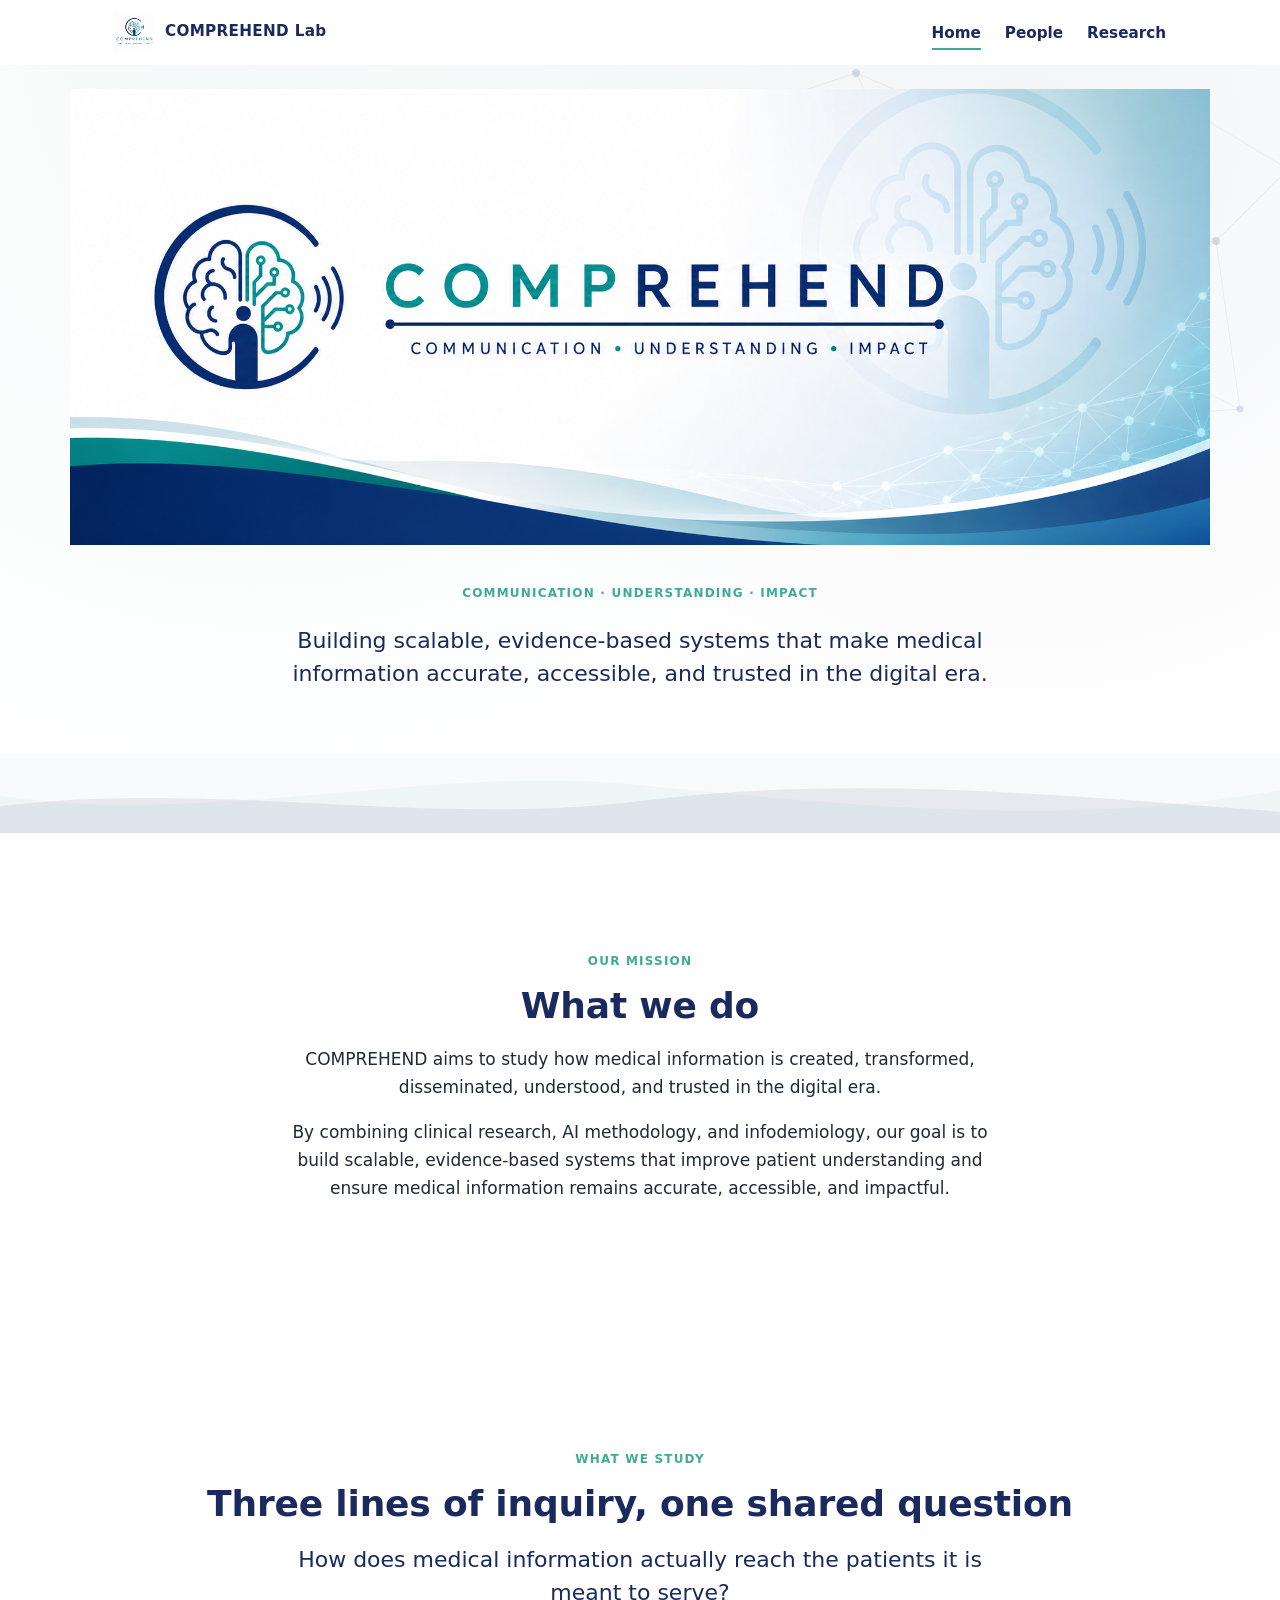
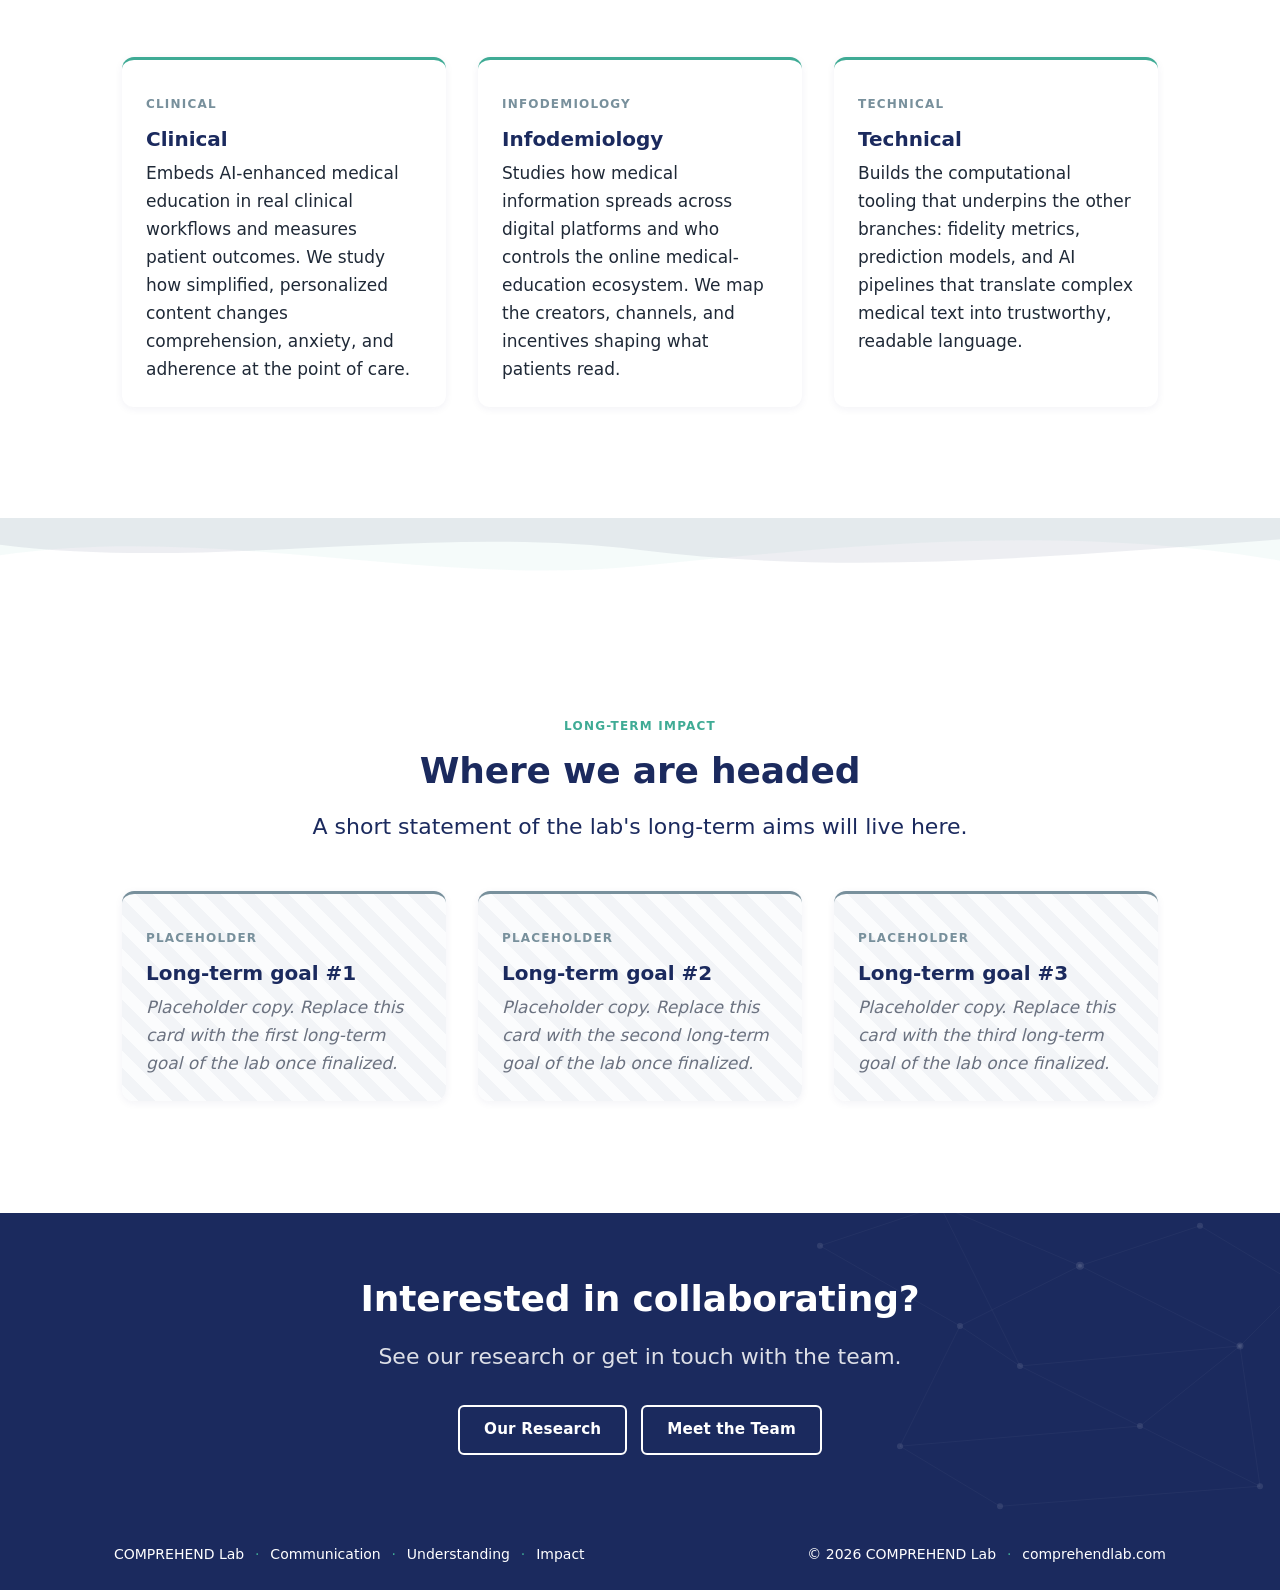
==== index.html @ 5a9a5d4f "Initial COMPREHEND Lab website Three-page static site: home, people, research. Plain HTML/CSS/vanill" ====
<!DOCTYPE html>
<html lang="en">
<head>
  <meta charset="UTF-8">
  <meta name="viewport" content="width=device-width, initial-scale=1">
  <title>COMPREHEND Lab — Communication, Understanding, Impact</title>
  <meta name="description" content="COMPREHEND Lab studies how medical information is created, transformed, disseminated, understood, and trusted in the digital era.">
  <link rel="canonical" href="https://comprehendlab.com/">
  <meta property="og:title" content="COMPREHEND Lab">
  <meta property="og:description" content="Building scalable, evidence-based systems that improve patient understanding of medical information.">
  <meta property="og:image" content="https://comprehendlab.com/assets/banner.png">
  <meta property="og:url" content="https://comprehendlab.com/">
  <meta property="og:type" content="website">
  <link rel="icon" type="image/png" href="assets/logo.png">
  <link rel="stylesheet" href="css/styles.css">
</head>
<body>
  <header class="site-nav" role="banner">
    <div class="nav-inner">
      <a class="brand-link" href="index.html" aria-label="COMPREHEND Lab home">
        <img src="assets/logo.png" alt="COMPREHEND Lab">
        <span class="brand-text">COMPREHEND Lab</span>
      </a>
      <button class="nav-toggle" type="button" aria-label="Open menu" aria-controls="primary-nav" aria-expanded="false">
        <svg width="24" height="24" viewBox="0 0 24 24" fill="none" aria-hidden="true">
          <path d="M4 7h16M4 12h16M4 17h16" stroke="currentColor" stroke-width="2" stroke-linecap="round"/>
        </svg>
      </button>
      <nav aria-label="Primary">
        <ul class="nav-links" id="primary-nav">
          <li><a href="index.html" aria-current="page">Home</a></li>
          <li><a href="people.html">People</a></li>
          <li><a href="research.html">Research</a></li>
        </ul>
      </nav>
    </div>
  </header>

  <main>
    <!-- ============================================================
         SECTION 1 — HERO (banner-forward)
         ============================================================ -->
    <section class="hero" aria-labelledby="hero-heading">
      <img class="hero-banner" src="assets/banner.png" alt="COMPREHEND Lab — Communication, Understanding, Impact">
      <div class="hero-tagline">
        <span class="eyebrow">Communication · Understanding · Impact</span>
        <p id="hero-heading" class="lead">Building scalable, evidence-based systems that make medical information accurate, accessible, and trusted in the digital era.</p>
      </div>
    </section>
    <div class="wave-divider" aria-hidden="true"></div>

    <!-- ============================================================
         SECTION 2 — MISSION
         ============================================================ -->
    <section class="section-mission" aria-labelledby="mission-heading">
      <div class="container">
        <span class="eyebrow">Our Mission</span>
        <h2 id="mission-heading">What we do</h2>
        <p>COMPREHEND aims to study how medical information is created, transformed, disseminated, understood, and trusted in the digital era.</p>
        <p>By combining clinical research, AI methodology, and infodemiology, our goal is to build scalable, evidence-based systems that improve patient understanding and ensure medical information remains accurate, accessible, and impactful.</p>
      </div>
    </section>

    <!-- ============================================================
         SECTION 3 — WHAT WE STUDY (three subdivisions)
         ============================================================ -->
    <section class="section-study" aria-labelledby="study-heading">
      <div class="container">
        <div class="section-head">
          <span class="eyebrow">What We Study</span>
          <h2 id="study-heading">Three lines of inquiry, one shared question</h2>
          <p class="lead">How does medical information actually reach the patients it is meant to serve?</p>
        </div>

        <div class="card-grid">
          <article class="card">
            <span class="eyebrow">Clinical</span>
            <h3>Clinical</h3>
            <p>Embeds AI-enhanced medical education in real clinical workflows and measures patient outcomes. We study how simplified, personalized content changes comprehension, anxiety, and adherence at the point of care.</p>
          </article>

          <article class="card">
            <span class="eyebrow">Infodemiology</span>
            <h3>Infodemiology</h3>
            <p>Studies how medical information spreads across digital platforms and who controls the online medical-education ecosystem. We map the creators, channels, and incentives shaping what patients read.</p>
          </article>

          <article class="card">
            <span class="eyebrow">Technical</span>
            <h3>Technical</h3>
            <p>Builds the computational tooling that underpins the other branches: fidelity metrics, prediction models, and AI pipelines that translate complex medical text into trustworthy, readable language.</p>
          </article>
        </div>
      </div>
    </section>

    <div class="wave-divider flip" aria-hidden="true"></div>

    <!-- ============================================================
         SECTION 4 — LONG-TERM IMPACT
         TODO: Bryce to provide final long-term goals copy.
         The three placeholder cards below should be replaced with
         the real long-term impact statements.
         ============================================================ -->
    <section class="section-impact" aria-labelledby="impact-heading">
      <div class="container">
        <div class="section-head">
          <span class="eyebrow">Long-Term Impact</span>
          <h2 id="impact-heading">Where we are headed</h2>
          <p class="lead">A short statement of the lab's long-term aims will live here.</p>
        </div>

        <div class="card-grid">
          <!-- TODO: replace with real long-term goal #1 -->
          <article class="card card-placeholder">
            <span class="eyebrow">Placeholder</span>
            <h3>Long-term goal #1</h3>
            <p>Placeholder copy. Replace this card with the first long-term goal of the lab once finalized.</p>
          </article>

          <!-- TODO: replace with real long-term goal #2 -->
          <article class="card card-placeholder">
            <span class="eyebrow">Placeholder</span>
            <h3>Long-term goal #2</h3>
            <p>Placeholder copy. Replace this card with the second long-term goal of the lab once finalized.</p>
          </article>

          <!-- TODO: replace with real long-term goal #3 -->
          <article class="card card-placeholder">
            <span class="eyebrow">Placeholder</span>
            <h3>Long-term goal #3</h3>
            <p>Placeholder copy. Replace this card with the third long-term goal of the lab once finalized.</p>
          </article>
        </div>
      </div>
    </section>

    <!-- ============================================================
         SECTION 5 — CTA STRIP
         ============================================================ -->
    <section class="cta-strip" aria-labelledby="cta-heading">
      <div class="container">
        <h2 id="cta-heading">Interested in collaborating?</h2>
        <p class="lead">See our research or get in touch with the team.</p>
        <div class="cta-actions">
          <a class="btn btn-outline" href="research.html">Our Research</a>
          <a class="btn btn-outline" href="people.html">Meet the Team</a>
        </div>
      </div>
    </section>
  </main>

  <footer class="site-footer">
    <div class="footer-inner">
      <div>COMPREHEND Lab <span class="dot">·</span> Communication <span class="dot">·</span> Understanding <span class="dot">·</span> Impact</div>
      <div>&copy; 2026 COMPREHEND Lab <span class="dot">·</span> <a href="https://comprehendlab.com">comprehendlab.com</a></div>
    </div>
  </footer>

  <script src="js/main.js"></script>
</body>
</html>
---- css/styles.css ----
/* ============================================================
   COMPREHEND Lab — Shared Stylesheet
   Brand-aligned. No frameworks, no build step.
   ============================================================ */

:root {
  --navy: #1B2A5E;
  --teal: #3FAB95;
  --ink: #1F2937;
  --paper: #FFFFFF;
  --mist: #E5E7EB;
  --steel: #D9DEE5;
  --smoke: #78909C;
  --gray: #6B7280;

  --shadow-card: 0 2px 8px rgba(27, 42, 94, 0.06);
  --shadow-card-hover: 0 8px 24px rgba(27, 42, 94, 0.12);
  --shadow-nav: 0 2px 12px rgba(27, 42, 94, 0.08);

  --radius-card: 12px;
  --radius-btn: 6px;

  --content-max: 1100px;
}

/* ---------- Reset / base ---------- */
*, *::before, *::after { box-sizing: border-box; }
html { scroll-behavior: smooth; }
body {
  margin: 0;
  font-family: system-ui, -apple-system, "Segoe UI", Roboto, sans-serif;
  font-size: 1rem;
  line-height: 1.65;
  color: var(--ink);
  background: linear-gradient(180deg, #FFFFFF 0%, #F7F9FB 100%);
  background-attachment: fixed;
  -webkit-font-smoothing: antialiased;
}
@media (min-width: 1024px) {
  body { font-size: 1.0625rem; }
}

img { max-width: 100%; height: auto; display: block; }
a { color: var(--teal); text-decoration: none; }
a:hover { text-decoration: underline; }

:focus-visible {
  outline: 2px solid var(--teal);
  outline-offset: 2px;
  border-radius: 2px;
}

@media (prefers-reduced-motion: reduce) {
  *, *::before, *::after {
    animation-duration: 0.001ms !important;
    transition-duration: 0.001ms !important;
  }
  html { scroll-behavior: auto; }
}

/* ---------- Layout helpers ---------- */
.container {
  max-width: var(--content-max);
  margin: 0 auto;
  padding: 0 1.5rem;
}
@media (min-width: 1024px) { .container { padding: 0 2rem; } }

main { display: block; }
section { padding: 5rem 0; position: relative; }
@media (min-width: 1024px) { section { padding: 7rem 0; } }

/* ---------- Typography ---------- */
h1, h2, h3, h4 { color: var(--navy); margin: 0 0 0.5em; line-height: 1.2; }
h1 { font-size: clamp(2rem, 5vw, 3.5rem); font-weight: 700; letter-spacing: -0.01em; }
h2 { font-size: clamp(1.5rem, 3vw, 2.25rem); font-weight: 700; letter-spacing: -0.005em; }
h3 { font-size: 1.25rem; font-weight: 700; }
p { margin: 0 0 1em; }

.eyebrow {
  display: inline-block;
  font-size: 0.75rem;
  font-weight: 700;
  letter-spacing: 0.1em;
  text-transform: uppercase;
  color: var(--teal);
  margin: 0 0 0.75rem;
}

.lead {
  font-size: clamp(1.125rem, 2vw, 1.375rem);
  color: var(--navy);
  font-weight: 500;
  line-height: 1.5;
}

.caption { font-size: 0.875rem; color: var(--gray); }

/* ---------- Navigation ---------- */
.site-nav {
  position: sticky;
  top: 0;
  z-index: 50;
  background: var(--paper);
  border-bottom: 1px solid transparent;
  transition: box-shadow 200ms ease, border-color 200ms ease;
}
.site-nav.is-scrolled {
  box-shadow: var(--shadow-nav);
  border-bottom-color: var(--mist);
}
.nav-inner {
  display: flex;
  align-items: center;
  justify-content: space-between;
  padding: 0.75rem 1.5rem;
  max-width: var(--content-max);
  margin: 0 auto;
  gap: 1rem;
}
.brand-link {
  display: flex;
  align-items: center;
  gap: 0.625rem;
  color: var(--navy);
  font-weight: 700;
  letter-spacing: 0.02em;
}
.brand-link:hover { text-decoration: none; }
.brand-link img { height: 32px; width: auto; }
@media (min-width: 768px) { .brand-link img { height: 40px; } }
.brand-text { font-size: 0.95rem; }

.nav-toggle {
  appearance: none;
  background: transparent;
  border: 0;
  padding: 0.5rem;
  cursor: pointer;
  color: var(--navy);
  display: inline-flex;
  align-items: center;
  justify-content: center;
}
.nav-toggle svg { display: block; }
@media (min-width: 768px) { .nav-toggle { display: none; } }

.nav-links {
  list-style: none;
  margin: 0;
  padding: 0;
  display: none;
  gap: 1.5rem;
}
.nav-links.is-open {
  display: flex;
  flex-direction: column;
  position: absolute;
  left: 0;
  right: 0;
  top: 100%;
  background: var(--paper);
  padding: 1rem 1.5rem 1.25rem;
  border-bottom: 1px solid var(--mist);
  box-shadow: var(--shadow-nav);
  gap: 0.75rem;
}
@media (min-width: 768px) {
  .nav-links {
    display: flex !important;
    flex-direction: row;
    position: static;
    background: transparent;
    padding: 0;
    box-shadow: none;
    border: 0;
  }
}
.nav-links a {
  color: var(--navy);
  font-weight: 600;
  font-size: 0.95rem;
  padding: 0.4rem 0;
  border-bottom: 2px solid transparent;
}
.nav-links a:hover { color: var(--teal); text-decoration: none; }
.nav-links a[aria-current="page"] {
  color: var(--navy);
  border-bottom-color: var(--teal);
}

/* ---------- Hero ---------- */
.hero {
  position: relative;
  padding: 0 0 4rem;
  background: radial-gradient(circle at 20% 0%, rgba(63, 171, 149, 0.06), transparent 60%),
              radial-gradient(circle at 80% 10%, rgba(27, 42, 94, 0.05), transparent 55%),
              var(--paper);
  overflow: hidden;
}
.hero::before {
  content: "";
  position: absolute;
  inset: 0;
  background-image: url("../assets/network.svg");
  background-repeat: no-repeat;
  background-position: right -80px top -40px;
  background-size: 720px auto;
  opacity: 0.45;
  pointer-events: none;
}
.hero-banner {
  width: 100%;
  max-height: 480px;
  object-fit: contain;
  margin: 0 auto;
  padding: 1.5rem 1rem 0;
  position: relative;
}
.hero-tagline {
  text-align: center;
  padding: 2rem 1.5rem 0;
  position: relative;
}
.hero-tagline .eyebrow { color: var(--teal); }
.hero-tagline .lead { max-width: 760px; margin: 0.5rem auto 0; }

.page-header {
  position: relative;
  padding: 4rem 0 3rem;
  background: radial-gradient(circle at 90% 10%, rgba(63, 171, 149, 0.06), transparent 55%), var(--paper);
  overflow: hidden;
}
.page-header::before {
  content: "";
  position: absolute;
  inset: 0;
  background-image: url("../assets/network.svg");
  background-repeat: no-repeat;
  background-position: left -100px center;
  background-size: 640px auto;
  opacity: 0.4;
  pointer-events: none;
}
.page-header .container { position: relative; }
.page-header .lead { max-width: 720px; }

/* ---------- Wave divider ---------- */
.wave-divider {
  width: 100%;
  height: 80px;
  display: block;
  background: url("../assets/wave-divider.svg") no-repeat center bottom / cover;
  margin-top: -1px;
}
.wave-divider.flip { transform: scaleY(-1); }

/* ---------- Sections ---------- */
.section-mission { background: var(--paper); }
.section-mission .container { max-width: 780px; text-align: center; }
.section-mission p { color: var(--ink); }

.section-study { background: var(--paper); }
.section-impact { background: var(--paper); }

.section-head { text-align: center; margin-bottom: 3rem; }
.section-head .lead { max-width: 720px; margin: 0.25rem auto 0; }

/* ---------- Card grid (subdivisions, impact) ---------- */
.card-grid {
  display: grid;
  gap: 1.5rem;
  grid-template-columns: 1fr;
}
@media (min-width: 768px) {
  .card-grid { grid-template-columns: repeat(2, 1fr); }
}
@media (min-width: 1024px) {
  .card-grid { grid-template-columns: repeat(3, 1fr); gap: 2rem; }
}

.card {
  background: var(--paper);
  border-radius: var(--radius-card);
  box-shadow: var(--shadow-card);
  padding: 1.75rem 1.5rem 1.5rem;
  position: relative;
  overflow: hidden;
  border-top: 3px solid var(--teal);
  transition: box-shadow 200ms ease, transform 200ms ease;
}
.card h3 { margin-bottom: 0.5rem; }
.card p { color: var(--ink); margin-bottom: 0; }
.card .eyebrow { color: var(--smoke); }

a.card:hover,
.card.is-interactive:hover {
  box-shadow: var(--shadow-card-hover);
  transform: translateY(-2px);
  text-decoration: none;
}

.card-placeholder {
  background: repeating-linear-gradient(
    45deg,
    #FBFCFD,
    #FBFCFD 12px,
    #F2F4F7 12px,
    #F2F4F7 24px
  );
  border-top-color: var(--smoke);
}
.card-placeholder .eyebrow { color: var(--smoke); }
.card-placeholder p { color: var(--gray); font-style: italic; }

/* ---------- CTA strip ---------- */
.cta-strip {
  background: var(--navy);
  color: var(--paper);
  padding: 4rem 0;
  position: relative;
  overflow: hidden;
}
.cta-strip::before {
  content: "";
  position: absolute;
  inset: 0;
  background-image: url("../assets/network.svg");
  background-repeat: no-repeat;
  background-position: right -80px center;
  background-size: 600px auto;
  opacity: 0.35;
  pointer-events: none;
  filter: brightness(0) invert(1);
}
.cta-strip .container { position: relative; text-align: center; }
.cta-strip h2 { color: var(--paper); margin-bottom: 1.25rem; }
.cta-strip .lead { color: rgba(255, 255, 255, 0.85); margin-bottom: 2rem; }
.cta-actions {
  display: flex;
  flex-wrap: wrap;
  gap: 0.875rem;
  justify-content: center;
}

/* ---------- Buttons ---------- */
.btn {
  display: inline-block;
  padding: 0.75rem 1.5rem;
  border-radius: var(--radius-btn);
  font-weight: 600;
  font-size: 0.95rem;
  letter-spacing: 0.01em;
  background: var(--navy);
  color: var(--paper);
  border: 2px solid var(--navy);
  transition: background 200ms ease, border-color 200ms ease, color 200ms ease;
  min-height: 44px;
  line-height: 1.4;
}
.btn:hover {
  background: var(--teal);
  border-color: var(--teal);
  color: var(--paper);
  text-decoration: none;
}
.btn-outline {
  background: transparent;
  color: var(--paper);
  border-color: var(--paper);
}
.btn-outline:hover {
  background: var(--paper);
  color: var(--navy);
  border-color: var(--paper);
}

/* ---------- People page ---------- */
.people-group { padding: 4rem 0 2rem; }
.people-group:first-of-type { padding-top: 2rem; }
.group-head { margin-bottom: 2rem; }
.group-head h2 { margin: 0; }
.subgroup-head {
  margin: 2.5rem 0 1.25rem;
  padding-top: 0.5rem;
  border-top: 1px solid var(--mist);
  font-size: 1rem;
  font-weight: 700;
  color: var(--navy);
  letter-spacing: 0.02em;
}
.subgroup-head:first-of-type { border-top: 0; padding-top: 0; margin-top: 0; }

.people-grid {
  display: grid;
  gap: 1.5rem;
  grid-template-columns: 1fr;
}
@media (min-width: 600px) { .people-grid { grid-template-columns: repeat(2, 1fr); } }
@media (min-width: 1024px) { .people-grid { grid-template-columns: repeat(3, 1fr); } }

.person {
  background: var(--paper);
  border-radius: var(--radius-card);
  box-shadow: var(--shadow-card);
  padding: 1.25rem;
  border-top: 3px solid var(--teal);
  display: flex;
  flex-direction: column;
  gap: 0.75rem;
  transition: box-shadow 200ms ease, transform 200ms ease;
}
.person:hover {
  box-shadow: var(--shadow-card-hover);
  transform: translateY(-2px);
}
.person .headshot {
  aspect-ratio: 1 / 1;
  width: 100%;
  border-radius: var(--radius-card);
  background: var(--mist);
  object-fit: cover;
}
.pill {
  align-self: flex-start;
  display: inline-block;
  background: rgba(63, 171, 149, 0.12);
  color: var(--teal);
  font-size: 0.6875rem;
  font-weight: 700;
  letter-spacing: 0.1em;
  text-transform: uppercase;
  padding: 0.25rem 0.625rem;
  border-radius: 999px;
}
.person h3 {
  font-size: 1.125rem;
  margin: 0;
  color: var(--navy);
}
.person .role,
.person .affiliation {
  color: var(--gray);
  font-size: 0.875rem;
  margin: 0;
}
.person .email {
  color: var(--teal);
  font-size: 0.875rem;
  word-break: break-all;
  margin-top: auto;
}

/* ---------- Research page ---------- */
.research-section { padding: 4rem 0; }
.research-section .container { max-width: 900px; }
.research-section h2 { margin-bottom: 1.5rem; }

.research-list {
  list-style: none;
  margin: 0;
  padding: 0;
  display: flex;
  flex-direction: column;
  gap: 1rem;
}
.research-list li {
  background: var(--paper);
  border-left: 3px solid var(--teal);
  padding: 1rem 1.25rem;
  border-radius: 0 var(--radius-card) var(--radius-card) 0;
  box-shadow: var(--shadow-card);
  color: var(--ink);
  line-height: 1.55;
  transition: background 200ms ease, box-shadow 200ms ease;
}
.research-list li:hover {
  background: #F7FAFA;
  box-shadow: var(--shadow-card-hover);
}
.research-list li.placeholder {
  border-left-color: var(--smoke);
  background: #FBFCFD;
  color: var(--gray);
  font-style: italic;
}
.research-list a { color: var(--teal); font-weight: 600; }
.research-list em { color: var(--navy); font-style: italic; }
.research-list strong { color: var(--navy); }

/* ---------- Footer ---------- */
.site-footer {
  background: var(--navy);
  color: var(--paper);
  padding: 1.5rem 0;
  font-size: 0.875rem;
}
.footer-inner {
  max-width: var(--content-max);
  margin: 0 auto;
  padding: 0 1.5rem;
  display: flex;
  flex-direction: column;
  gap: 0.5rem;
  align-items: center;
  text-align: center;
}
@media (min-width: 768px) {
  .footer-inner {
    flex-direction: row;
    justify-content: space-between;
    text-align: left;
  }
}
.site-footer .dot { color: var(--teal); margin: 0 0.4rem; }
.site-footer a { color: var(--paper); }
.site-footer a:hover { color: var(--teal); }

/* ---------- Utility ---------- */
.sr-only {
  position: absolute;
  width: 1px;
  height: 1px;
  padding: 0;
  margin: -1px;
  overflow: hidden;
  clip: rect(0, 0, 0, 0);
  white-space: nowrap;
  border: 0;
}
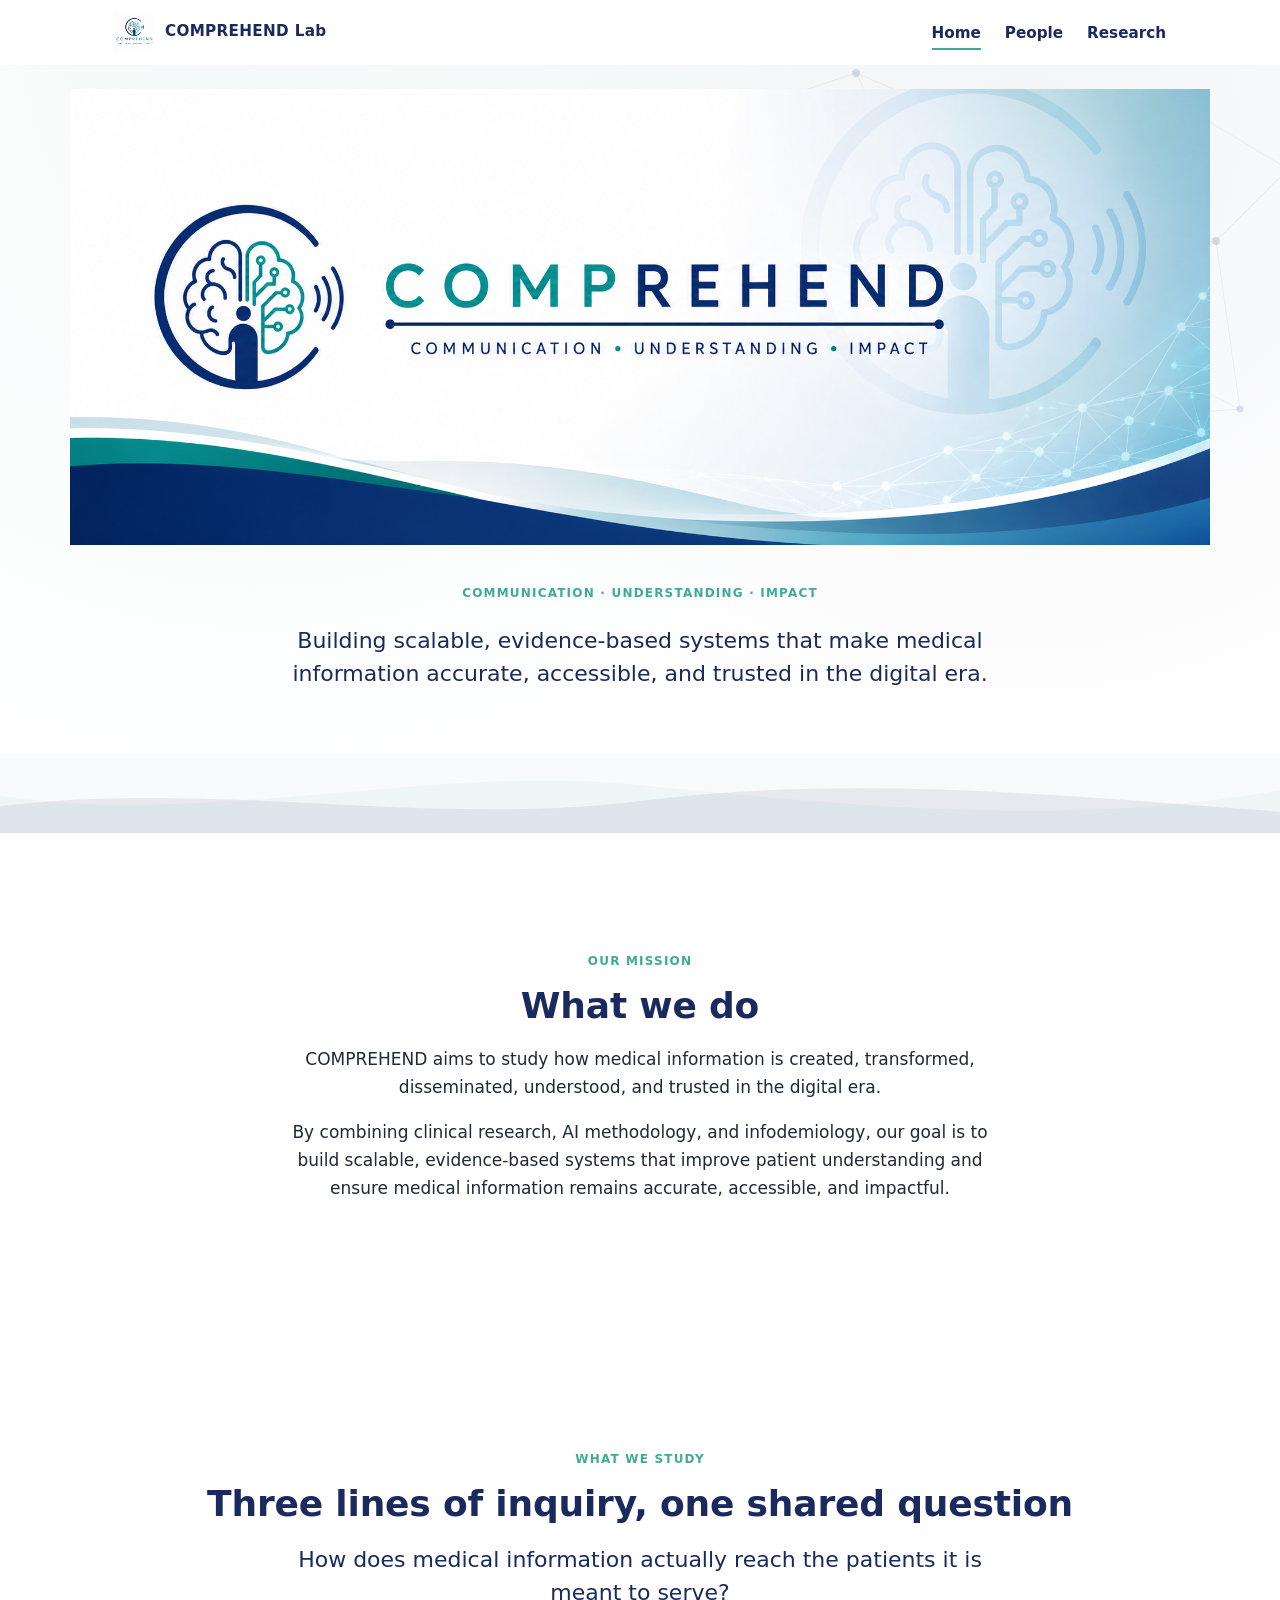
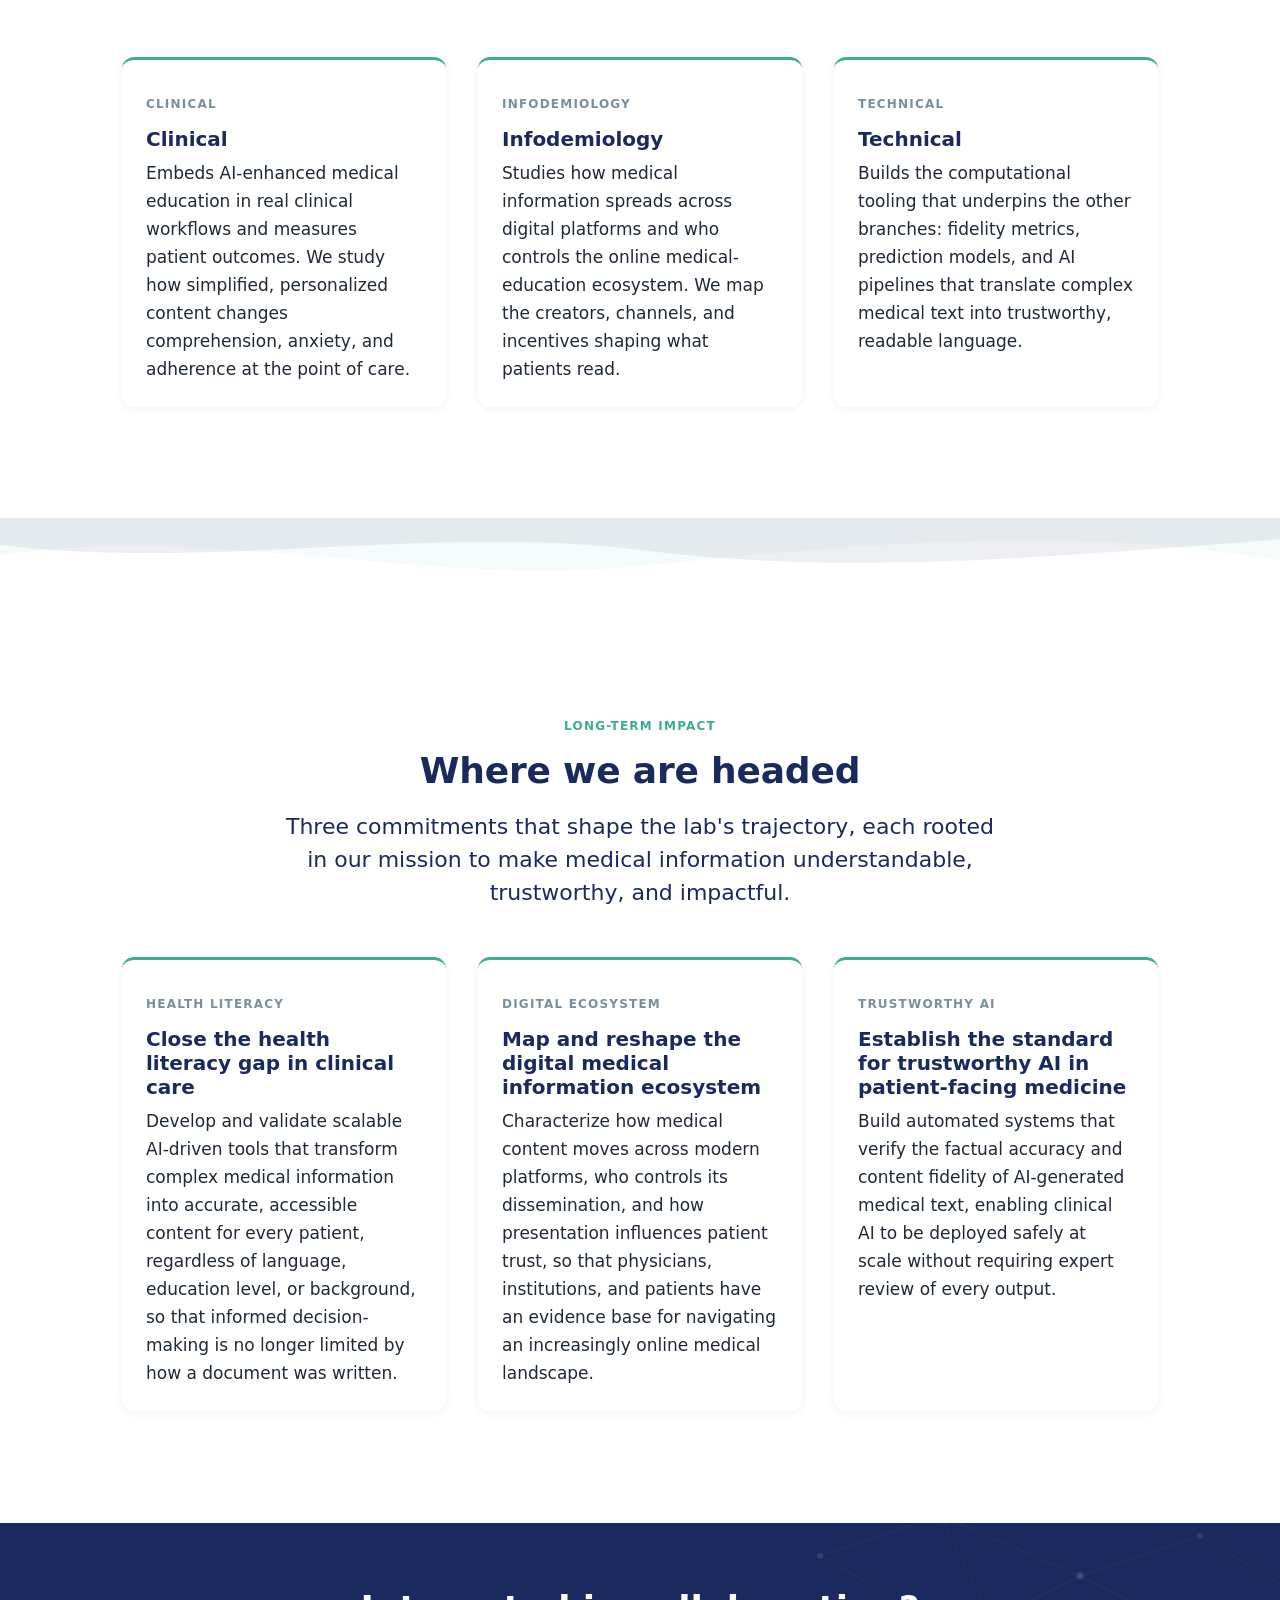
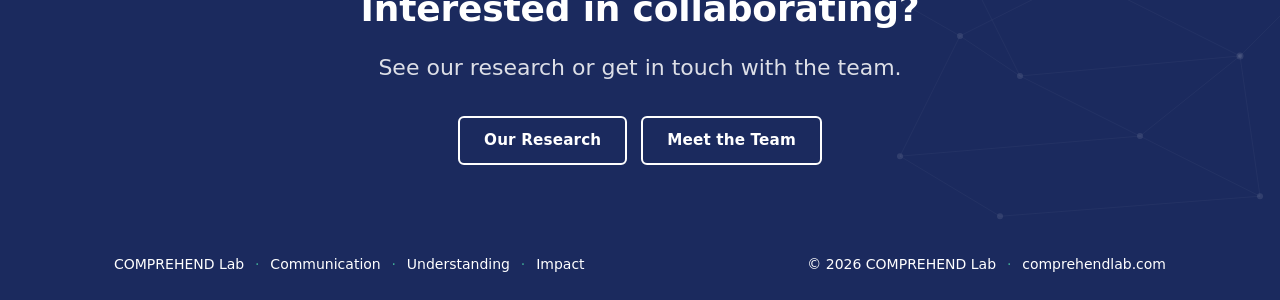
==== commit d457e919: "Replace long-term impact placeholders with real goals Three goals: health literacy, digital ecosyste" ====
--- a/index.html
+++ b/index.html
@@ -98,38 +98,32 @@
 
     <!-- ============================================================
          SECTION 4 — LONG-TERM IMPACT
-         TODO: Bryce to provide final long-term goals copy.
-         The three placeholder cards below should be replaced with
-         the real long-term impact statements.
          ============================================================ -->
     <section class="section-impact" aria-labelledby="impact-heading">
       <div class="container">
         <div class="section-head">
           <span class="eyebrow">Long-Term Impact</span>
           <h2 id="impact-heading">Where we are headed</h2>
-          <p class="lead">A short statement of the lab's long-term aims will live here.</p>
+          <p class="lead">Three commitments that shape the lab's trajectory, each rooted in our mission to make medical information understandable, trustworthy, and impactful.</p>
         </div>
 
         <div class="card-grid">
-          <!-- TODO: replace with real long-term goal #1 -->
-          <article class="card card-placeholder">
-            <span class="eyebrow">Placeholder</span>
-            <h3>Long-term goal #1</h3>
-            <p>Placeholder copy. Replace this card with the first long-term goal of the lab once finalized.</p>
+          <article class="card">
+            <span class="eyebrow">Health Literacy</span>
+            <h3>Close the health literacy gap in clinical care</h3>
+            <p>Develop and validate scalable AI-driven tools that transform complex medical information into accurate, accessible content for every patient, regardless of language, education level, or background, so that informed decision-making is no longer limited by how a document was written.</p>
           </article>
 
-          <!-- TODO: replace with real long-term goal #2 -->
-          <article class="card card-placeholder">
-            <span class="eyebrow">Placeholder</span>
-            <h3>Long-term goal #2</h3>
-            <p>Placeholder copy. Replace this card with the second long-term goal of the lab once finalized.</p>
+          <article class="card">
+            <span class="eyebrow">Digital Ecosystem</span>
+            <h3>Map and reshape the digital medical information ecosystem</h3>
+            <p>Characterize how medical content moves across modern platforms, who controls its dissemination, and how presentation influences patient trust, so that physicians, institutions, and patients have an evidence base for navigating an increasingly online medical landscape.</p>
           </article>
 
-          <!-- TODO: replace with real long-term goal #3 -->
-          <article class="card card-placeholder">
-            <span class="eyebrow">Placeholder</span>
-            <h3>Long-term goal #3</h3>
-            <p>Placeholder copy. Replace this card with the third long-term goal of the lab once finalized.</p>
+          <article class="card">
+            <span class="eyebrow">Trustworthy AI</span>
+            <h3>Establish the standard for trustworthy AI in patient-facing medicine</h3>
+            <p>Build automated systems that verify the factual accuracy and content fidelity of AI-generated medical text, enabling clinical AI to be deployed safely at scale without requiring expert review of every output.</p>
           </article>
         </div>
       </div>
--- a/css/styles.css
+++ b/css/styles.css
@@ -444,6 +444,12 @@
   font-size: 0.875rem;
   margin: 0;
 }
+.person .bio {
+  color: var(--ink);
+  font-size: 0.875rem;
+  line-height: 1.5;
+  margin: 0;
+}
 .person .email {
   color: var(--teal);
   font-size: 0.875rem;
@@ -463,6 +469,7 @@
   display: flex;
   flex-direction: column;
   gap: 1rem;
+  counter-reset: research-item;
 }
 .research-list li {
   background: var(--paper);
@@ -473,6 +480,15 @@
   color: var(--ink);
   line-height: 1.55;
   transition: background 200ms ease, box-shadow 200ms ease;
+}
+.research-list li:not(.placeholder) {
+  counter-increment: research-item;
+}
+.research-list li:not(.placeholder)::before {
+  content: counter(research-item) ". ";
+  color: var(--navy);
+  font-weight: 700;
+  margin-right: 0.25rem;
 }
 .research-list li:hover {
   background: #F7FAFA;
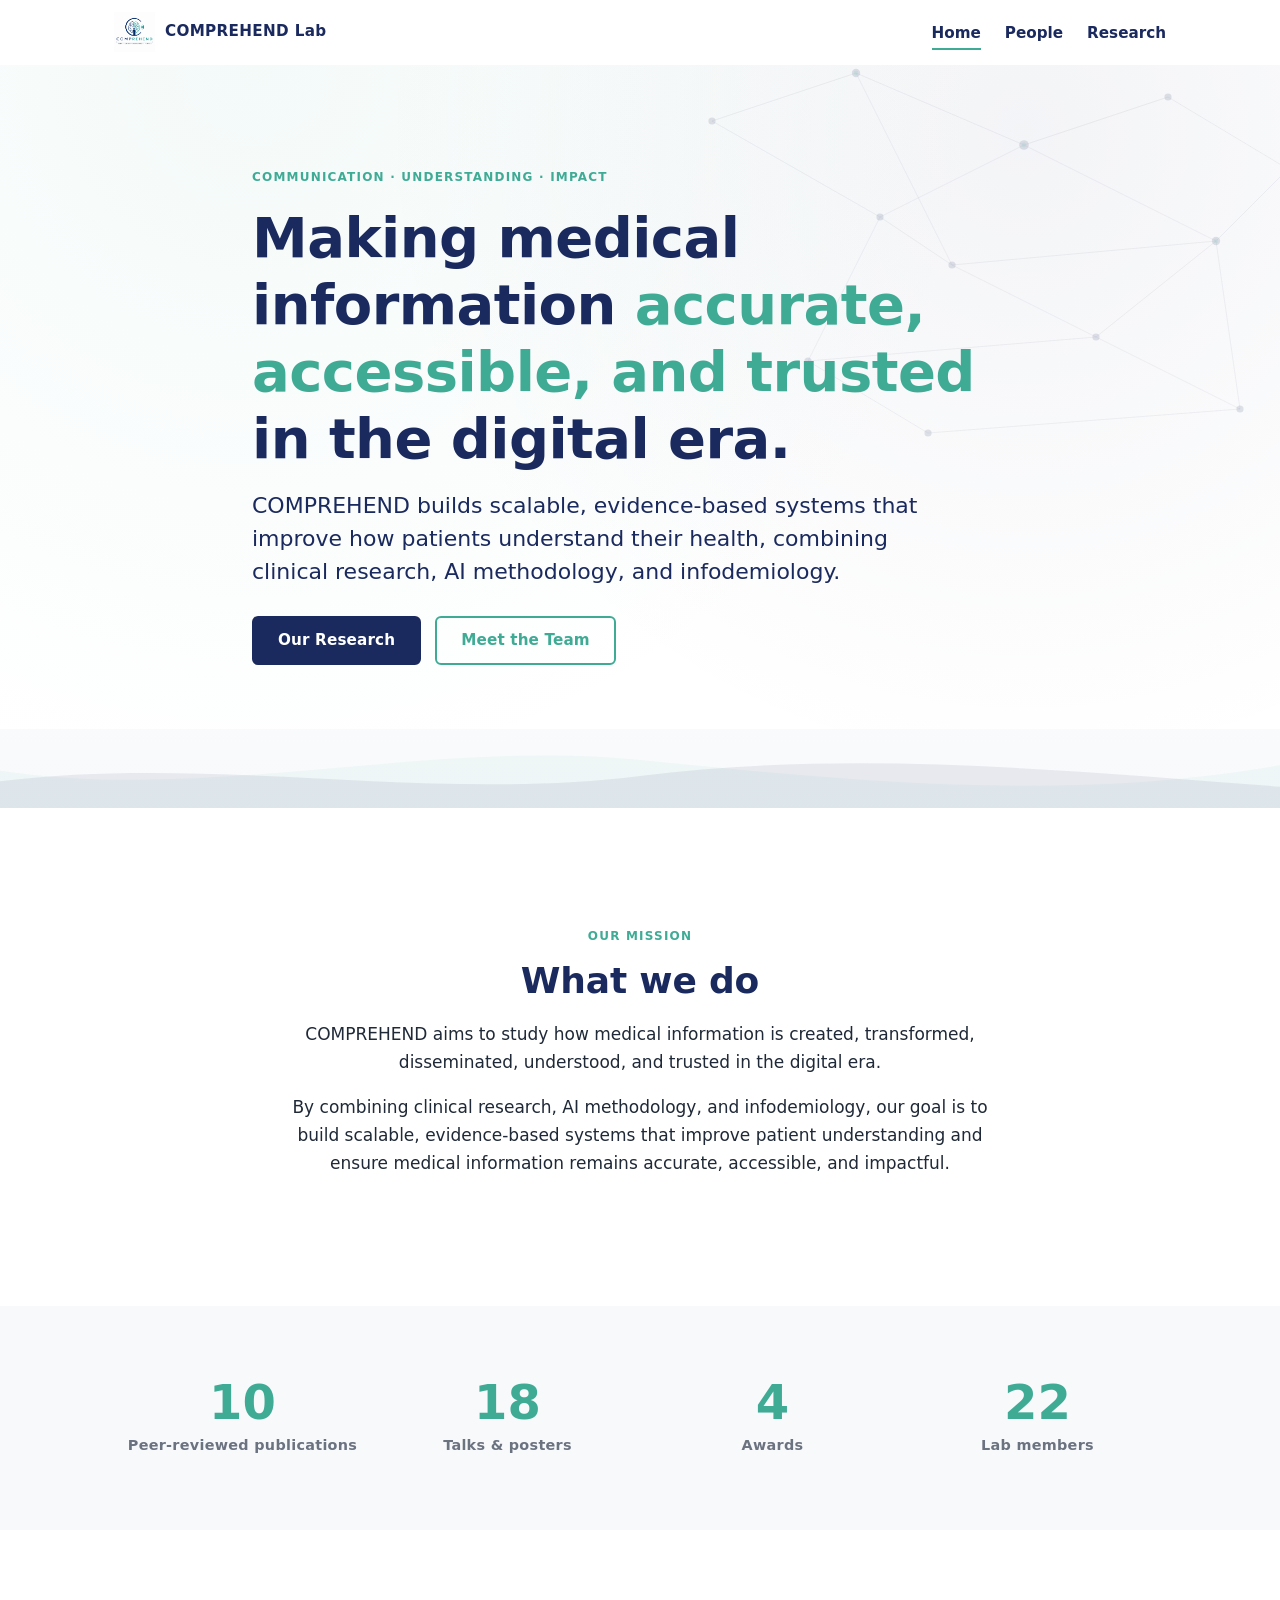
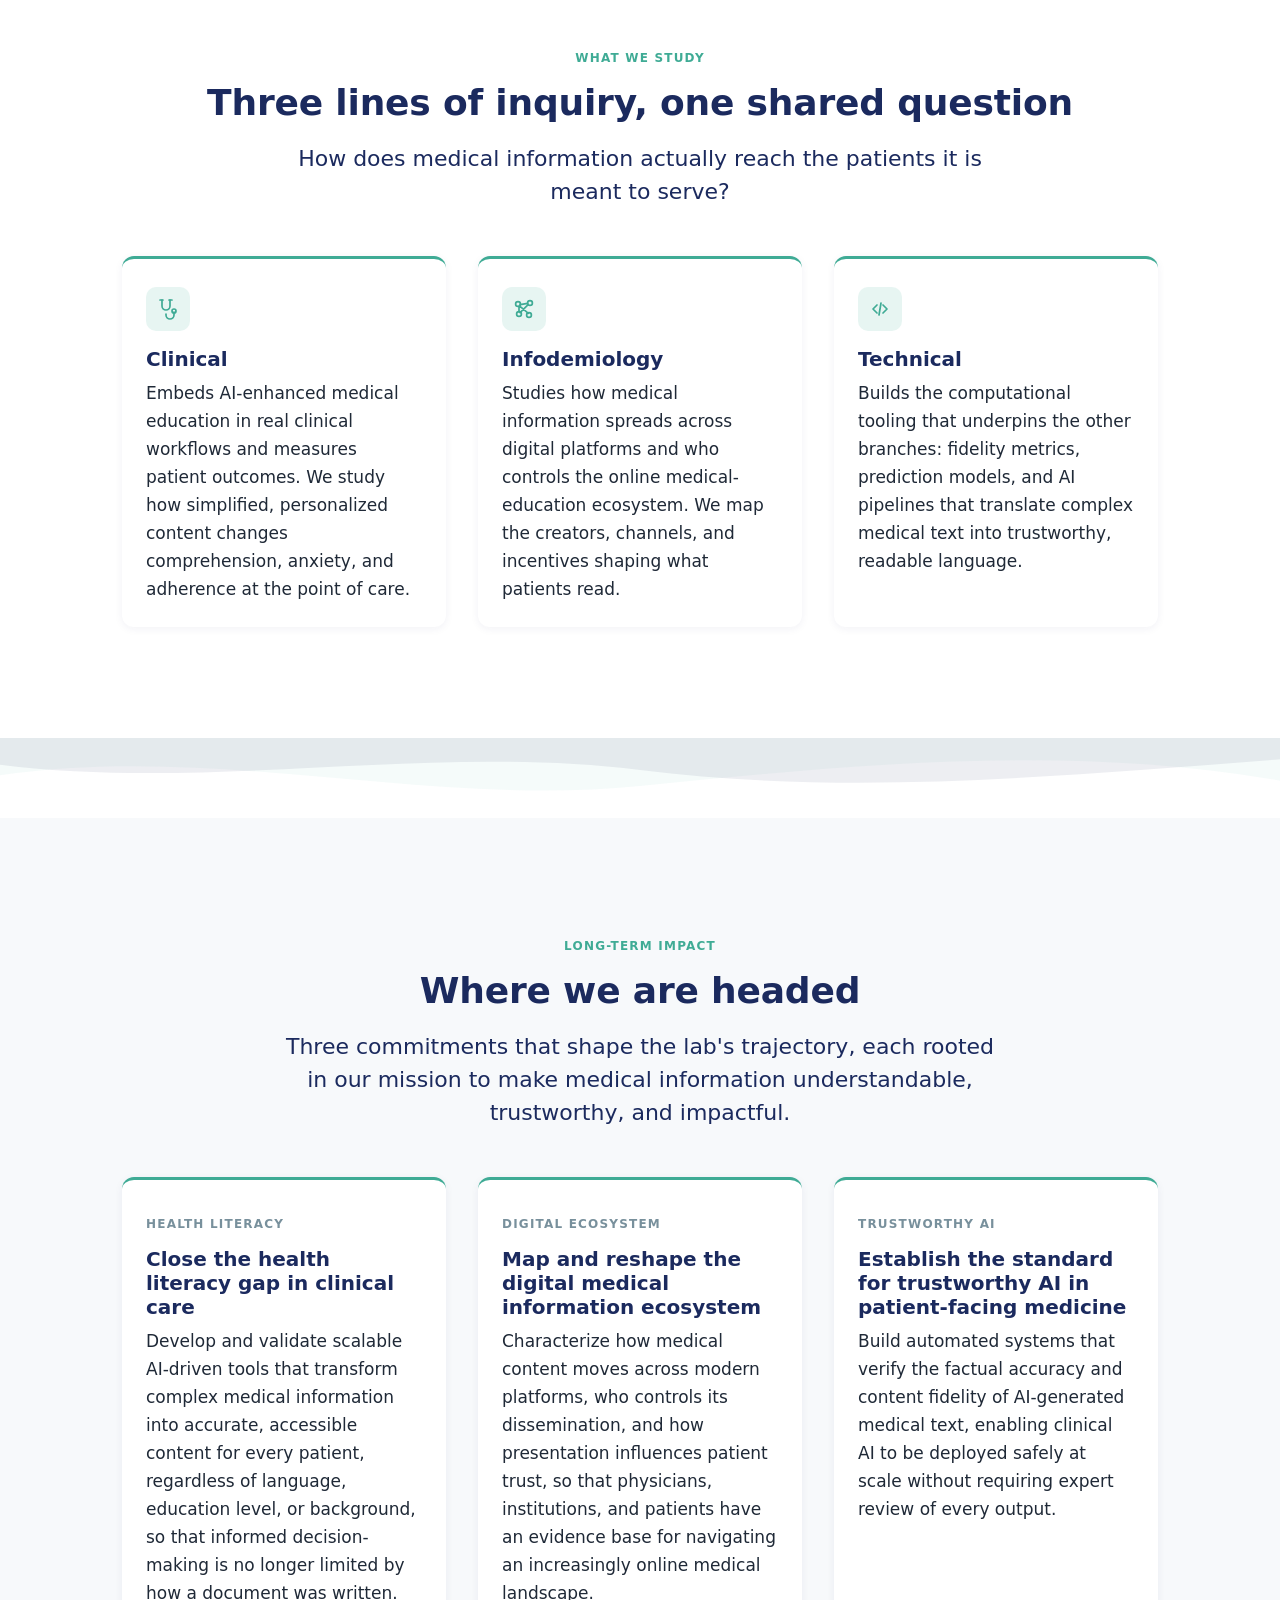
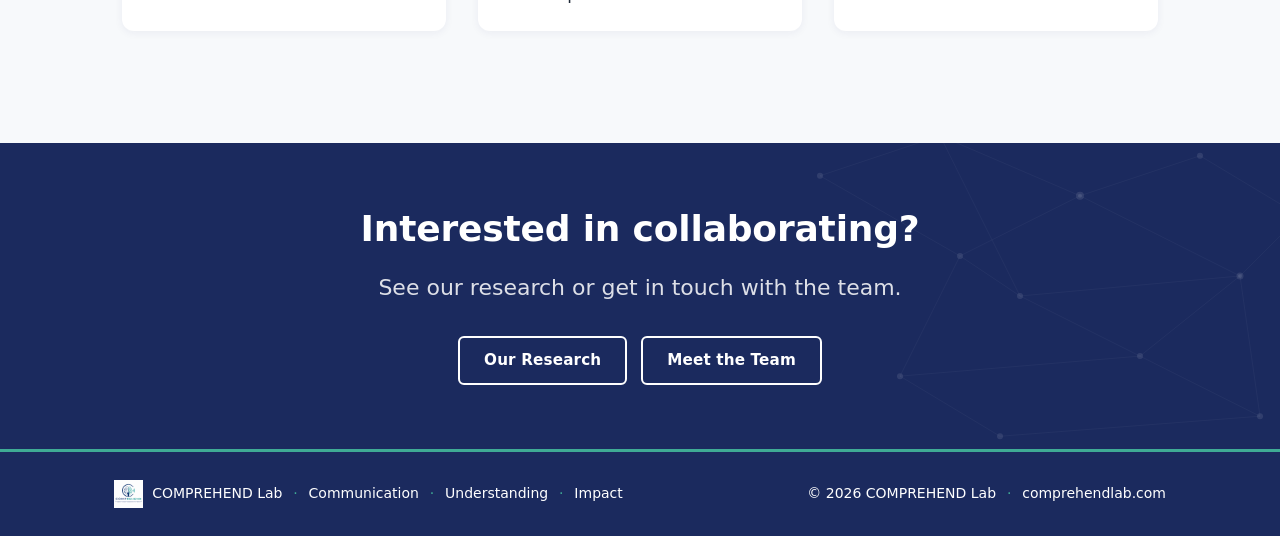
==== commit c4945482: "Add research filtering, citation export, and site-wide UX upgrades Research page: sticky section-jum" ====
--- a/index.html
+++ b/index.html
@@ -38,13 +38,17 @@
 
   <main>
     <!-- ============================================================
-         SECTION 1 — HERO (banner-forward)
+         SECTION 1 — HERO (typographic)
          ============================================================ -->
     <section class="hero" aria-labelledby="hero-heading">
-      <img class="hero-banner" src="assets/banner.png" alt="COMPREHEND Lab — Communication, Understanding, Impact">
-      <div class="hero-tagline">
+      <div class="container hero-content">
         <span class="eyebrow">Communication · Understanding · Impact</span>
-        <p id="hero-heading" class="lead">Building scalable, evidence-based systems that make medical information accurate, accessible, and trusted in the digital era.</p>
+        <h1 id="hero-heading" class="hero-title">Making medical information <span class="accent">accurate, accessible, and trusted</span> in the digital era.</h1>
+        <p class="lead">COMPREHEND builds scalable, evidence-based systems that improve how patients understand their health, combining clinical research, AI methodology, and infodemiology.</p>
+        <div class="hero-actions">
+          <a class="btn" href="research.html">Our Research</a>
+          <a class="btn btn-secondary" href="people.html">Meet the Team</a>
+        </div>
       </div>
     </section>
     <div class="wave-divider" aria-hidden="true"></div>
@@ -62,6 +66,35 @@
     </section>
 
     <!-- ============================================================
+         SECTION 2B — BY THE NUMBERS (animated counters)
+         Counters animate from 0 on scroll. Update data-target when
+         the research and people pages change.
+         ============================================================ -->
+    <section class="section-stats" aria-labelledby="stats-heading">
+      <div class="container">
+        <h2 id="stats-heading" class="sr-only">The lab by the numbers</h2>
+        <ul class="stats-grid">
+          <li class="stat">
+            <span class="stat-num" data-target="10">0</span>
+            <span class="stat-label">Peer-reviewed publications</span>
+          </li>
+          <li class="stat">
+            <span class="stat-num" data-target="18">0</span>
+            <span class="stat-label">Talks &amp; posters</span>
+          </li>
+          <li class="stat">
+            <span class="stat-num" data-target="4">0</span>
+            <span class="stat-label">Awards</span>
+          </li>
+          <li class="stat">
+            <span class="stat-num" data-target="22">0</span>
+            <span class="stat-label">Lab members</span>
+          </li>
+        </ul>
+      </div>
+    </section>
+
+    <!-- ============================================================
          SECTION 3 — WHAT WE STUDY (three subdivisions)
          ============================================================ -->
     <section class="section-study" aria-labelledby="study-heading">
@@ -74,19 +107,40 @@
 
         <div class="card-grid">
           <article class="card">
-            <span class="eyebrow">Clinical</span>
+            <span class="card-icon" aria-hidden="true">
+              <svg viewBox="0 0 24 24" fill="none" stroke="currentColor" stroke-width="1.7" stroke-linecap="round" stroke-linejoin="round">
+                <path d="M6 3v6a4 4 0 0 0 8 0V3"/>
+                <path d="M4 3h3M13 3h3"/>
+                <path d="M10 17v1a4 4 0 0 0 8 0v-3"/>
+                <circle cx="18" cy="14" r="2"/>
+              </svg>
+            </span>
             <h3>Clinical</h3>
             <p>Embeds AI-enhanced medical education in real clinical workflows and measures patient outcomes. We study how simplified, personalized content changes comprehension, anxiety, and adherence at the point of care.</p>
           </article>
 
           <article class="card">
-            <span class="eyebrow">Infodemiology</span>
+            <span class="card-icon" aria-hidden="true">
+              <svg viewBox="0 0 24 24" fill="none" stroke="currentColor" stroke-width="1.7" stroke-linecap="round" stroke-linejoin="round">
+                <circle cx="6" cy="7" r="2.4"/>
+                <circle cx="18" cy="6" r="2.4"/>
+                <circle cx="17" cy="18" r="2.4"/>
+                <circle cx="7" cy="17" r="2.4"/>
+                <path d="M8.2 7.6 15.6 6.4M7.7 9.1l8.7 7.2M8.1 15.6l7.8-7.8M7 9.3v5.4"/>
+              </svg>
+            </span>
             <h3>Infodemiology</h3>
             <p>Studies how medical information spreads across digital platforms and who controls the online medical-education ecosystem. We map the creators, channels, and incentives shaping what patients read.</p>
           </article>
 
           <article class="card">
-            <span class="eyebrow">Technical</span>
+            <span class="card-icon" aria-hidden="true">
+              <svg viewBox="0 0 24 24" fill="none" stroke="currentColor" stroke-width="1.7" stroke-linecap="round" stroke-linejoin="round">
+                <path d="M9 8l-4 4 4 4"/>
+                <path d="M15 8l4 4-4 4"/>
+                <path d="M13 6l-2 12"/>
+              </svg>
+            </span>
             <h3>Technical</h3>
             <p>Builds the computational tooling that underpins the other branches: fidelity metrics, prediction models, and AI pipelines that translate complex medical text into trustworthy, readable language.</p>
           </article>
@@ -146,7 +200,10 @@
 
   <footer class="site-footer">
     <div class="footer-inner">
-      <div>COMPREHEND Lab <span class="dot">·</span> Communication <span class="dot">·</span> Understanding <span class="dot">·</span> Impact</div>
+      <div class="footer-brand">
+        <img src="assets/logo.png" alt="" aria-hidden="true">
+        <span>COMPREHEND Lab <span class="dot">·</span> Communication <span class="dot">·</span> Understanding <span class="dot">·</span> Impact</span>
+      </div>
       <div>&copy; 2026 COMPREHEND Lab <span class="dot">·</span> <a href="https://comprehendlab.com">comprehendlab.com</a></div>
     </div>
   </footer>
--- a/css/styles.css
+++ b/css/styles.css
@@ -4,14 +4,30 @@
    ============================================================ */
 
 :root {
+  /* Brand colors — fixed across light/dark */
   --navy: #1B2A5E;
   --teal: #3FAB95;
-  --ink: #1F2937;
-  --paper: #FFFFFF;
-  --mist: #E5E7EB;
+  --teal-soft: rgba(63, 171, 149, 0.12);
+
+  /* Semantic, theme-aware tokens */
+  --bg: #FFFFFF;
+  --bg-grad-end: #F7F9FB;
+  --surface: #FFFFFF;
+  --surface-2: #F7F9FB;   /* tinted sections */
+  --surface-alt: #FBFCFD; /* subtle fills */
+  --text: #1F2937;
+  --text-muted: #6B7280;
+  --heading: #1B2A5E;
+  --border: #E5E7EB;
+  --on-dark: #FFFFFF;     /* text/elements that sit on the navy bands */
+  --smoke: #78909C;
   --steel: #D9DEE5;
-  --smoke: #78909C;
-  --gray: #6B7280;
+
+  /* Aliases kept so existing rules stay theme-aware */
+  --ink: var(--text);
+  --paper: var(--surface);
+  --mist: var(--border);
+  --gray: var(--text-muted);
 
   --shadow-card: 0 2px 8px rgba(27, 42, 94, 0.06);
   --shadow-card-hover: 0 8px 24px rgba(27, 42, 94, 0.12);
@@ -21,6 +37,28 @@
   --radius-btn: 6px;
 
   --content-max: 1100px;
+
+  /* Measured by js/main.js for sticky offsets on the research page */
+  --nav-h: 60px;
+  --toolbar-h: 64px;
+}
+
+@media (prefers-color-scheme: dark) {
+  :root {
+    --bg: #0E1525;
+    --bg-grad-end: #0B1120;
+    --surface: #162133;
+    --surface-2: #121C2C;
+    --surface-alt: #1A2740;
+    --text: #D7DEEA;
+    --text-muted: #9AA7BD;
+    --heading: #EAF0FA;
+    --border: #283650;
+    --smoke: #8A9BB5;
+    --shadow-card: 0 2px 8px rgba(0, 0, 0, 0.35);
+    --shadow-card-hover: 0 10px 28px rgba(0, 0, 0, 0.5);
+    --shadow-nav: 0 2px 12px rgba(0, 0, 0, 0.4);
+  }
 }
 
 /* ---------- Reset / base ---------- */
@@ -31,8 +69,8 @@
   font-family: system-ui, -apple-system, "Segoe UI", Roboto, sans-serif;
   font-size: 1rem;
   line-height: 1.65;
-  color: var(--ink);
-  background: linear-gradient(180deg, #FFFFFF 0%, #F7F9FB 100%);
+  color: var(--text);
+  background: linear-gradient(180deg, var(--bg) 0%, var(--bg-grad-end) 100%);
   background-attachment: fixed;
   -webkit-font-smoothing: antialiased;
 }
@@ -71,7 +109,7 @@
 @media (min-width: 1024px) { section { padding: 7rem 0; } }
 
 /* ---------- Typography ---------- */
-h1, h2, h3, h4 { color: var(--navy); margin: 0 0 0.5em; line-height: 1.2; }
+h1, h2, h3, h4 { color: var(--heading); margin: 0 0 0.5em; line-height: 1.2; }
 h1 { font-size: clamp(2rem, 5vw, 3.5rem); font-weight: 700; letter-spacing: -0.01em; }
 h2 { font-size: clamp(1.5rem, 3vw, 2.25rem); font-weight: 700; letter-spacing: -0.005em; }
 h3 { font-size: 1.25rem; font-weight: 700; }
@@ -89,25 +127,25 @@
 
 .lead {
   font-size: clamp(1.125rem, 2vw, 1.375rem);
-  color: var(--navy);
+  color: var(--heading);
   font-weight: 500;
   line-height: 1.5;
 }
 
-.caption { font-size: 0.875rem; color: var(--gray); }
+.caption { font-size: 0.875rem; color: var(--text-muted); }
 
 /* ---------- Navigation ---------- */
 .site-nav {
   position: sticky;
   top: 0;
   z-index: 50;
-  background: var(--paper);
+  background: var(--surface);
   border-bottom: 1px solid transparent;
   transition: box-shadow 200ms ease, border-color 200ms ease;
 }
 .site-nav.is-scrolled {
   box-shadow: var(--shadow-nav);
-  border-bottom-color: var(--mist);
+  border-bottom-color: var(--border);
 }
 .nav-inner {
   display: flex;
@@ -122,7 +160,7 @@
   display: flex;
   align-items: center;
   gap: 0.625rem;
-  color: var(--navy);
+  color: var(--heading);
   font-weight: 700;
   letter-spacing: 0.02em;
 }
@@ -137,7 +175,7 @@
   border: 0;
   padding: 0.5rem;
   cursor: pointer;
-  color: var(--navy);
+  color: var(--heading);
   display: inline-flex;
   align-items: center;
   justify-content: center;
@@ -159,9 +197,9 @@
   left: 0;
   right: 0;
   top: 100%;
-  background: var(--paper);
+  background: var(--surface);
   padding: 1rem 1.5rem 1.25rem;
-  border-bottom: 1px solid var(--mist);
+  border-bottom: 1px solid var(--border);
   box-shadow: var(--shadow-nav);
   gap: 0.75rem;
 }
@@ -177,7 +215,7 @@
   }
 }
 .nav-links a {
-  color: var(--navy);
+  color: var(--heading);
   font-weight: 600;
   font-size: 0.95rem;
   padding: 0.4rem 0;
@@ -185,19 +223,20 @@
 }
 .nav-links a:hover { color: var(--teal); text-decoration: none; }
 .nav-links a[aria-current="page"] {
-  color: var(--navy);
+  color: var(--heading);
   border-bottom-color: var(--teal);
 }
 
-/* ---------- Hero ---------- */
+/* ---------- Hero (typographic) ---------- */
 .hero {
   position: relative;
-  padding: 0 0 4rem;
+  padding: 3.5rem 0 3rem;
   background: radial-gradient(circle at 20% 0%, rgba(63, 171, 149, 0.06), transparent 60%),
               radial-gradient(circle at 80% 10%, rgba(27, 42, 94, 0.05), transparent 55%),
-              var(--paper);
+              var(--bg);
   overflow: hidden;
 }
+@media (min-width: 1024px) { .hero { padding: 6rem 0 4rem; } }
 .hero::before {
   content: "";
   position: absolute;
@@ -209,26 +248,28 @@
   opacity: 0.45;
   pointer-events: none;
 }
-.hero-banner {
-  width: 100%;
-  max-height: 480px;
-  object-fit: contain;
-  margin: 0 auto;
-  padding: 1.5rem 1rem 0;
+.hero-content {
   position: relative;
-}
-.hero-tagline {
-  text-align: center;
-  padding: 2rem 1.5rem 0;
-  position: relative;
-}
-.hero-tagline .eyebrow { color: var(--teal); }
-.hero-tagline .lead { max-width: 760px; margin: 0.5rem auto 0; }
-
+  max-width: 840px;
+}
+.hero-title {
+  font-size: clamp(2rem, 5.2vw, 3.5rem);
+  margin: 0.25rem 0 1rem;
+}
+.hero-title .accent { color: var(--teal); }
+.hero .lead { max-width: 680px; }
+.hero-actions {
+  display: flex;
+  flex-wrap: wrap;
+  gap: 0.875rem;
+  margin-top: 1.75rem;
+}
+
+/* ---------- Page header (people / research) ---------- */
 .page-header {
   position: relative;
   padding: 4rem 0 3rem;
-  background: radial-gradient(circle at 90% 10%, rgba(63, 171, 149, 0.06), transparent 55%), var(--paper);
+  background: radial-gradient(circle at 90% 10%, rgba(63, 171, 149, 0.06), transparent 55%), var(--bg);
   overflow: hidden;
 }
 .page-header::before {
@@ -245,6 +286,11 @@
 .page-header .container { position: relative; }
 .page-header .lead { max-width: 720px; }
 
+/* Network motif needs lightening to stay visible on dark surfaces */
+@media (prefers-color-scheme: dark) {
+  .hero::before, .page-header::before { filter: invert(1) brightness(1.5); opacity: 0.16; }
+}
+
 /* ---------- Wave divider ---------- */
 .wave-divider {
   width: 100%;
@@ -256,15 +302,44 @@
 .wave-divider.flip { transform: scaleY(-1); }
 
 /* ---------- Sections ---------- */
-.section-mission { background: var(--paper); }
+.section-mission { background: var(--bg); }
 .section-mission .container { max-width: 780px; text-align: center; }
-.section-mission p { color: var(--ink); }
-
-.section-study { background: var(--paper); }
-.section-impact { background: var(--paper); }
+.section-mission p { color: var(--text); }
+
+.section-study { background: var(--bg); }
+.section-impact { background: var(--surface-2); }
 
 .section-head { text-align: center; margin-bottom: 3rem; }
 .section-head .lead { max-width: 720px; margin: 0.25rem auto 0; }
+
+/* ---------- Stats strip (home) ---------- */
+.section-stats { background: var(--surface-2); padding: 3.5rem 0; }
+@media (min-width: 1024px) { .section-stats { padding: 4.5rem 0; } }
+.stats-grid {
+  list-style: none;
+  margin: 0;
+  padding: 0;
+  display: grid;
+  gap: 1.5rem;
+  grid-template-columns: repeat(2, 1fr);
+  text-align: center;
+}
+@media (min-width: 768px) { .stats-grid { grid-template-columns: repeat(4, 1fr); } }
+.stat-num {
+  display: block;
+  font-size: clamp(2.25rem, 5vw, 3rem);
+  font-weight: 700;
+  color: var(--teal);
+  line-height: 1;
+}
+.stat-label {
+  display: block;
+  margin-top: 0.5rem;
+  color: var(--text-muted);
+  font-size: 0.9rem;
+  font-weight: 600;
+  letter-spacing: 0.02em;
+}
 
 /* ---------- Card grid (subdivisions, impact) ---------- */
 .card-grid {
@@ -280,7 +355,7 @@
 }
 
 .card {
-  background: var(--paper);
+  background: var(--surface);
   border-radius: var(--radius-card);
   box-shadow: var(--shadow-card);
   padding: 1.75rem 1.5rem 1.5rem;
@@ -290,8 +365,21 @@
   transition: box-shadow 200ms ease, transform 200ms ease;
 }
 .card h3 { margin-bottom: 0.5rem; }
-.card p { color: var(--ink); margin-bottom: 0; }
+.card p { color: var(--text); margin-bottom: 0; }
 .card .eyebrow { color: var(--smoke); }
+
+.card-icon {
+  display: inline-flex;
+  align-items: center;
+  justify-content: center;
+  width: 44px;
+  height: 44px;
+  border-radius: 10px;
+  background: var(--teal-soft);
+  color: var(--teal);
+  margin-bottom: 1rem;
+}
+.card-icon svg { width: 24px; height: 24px; }
 
 a.card:hover,
 .card.is-interactive:hover {
@@ -300,23 +388,10 @@
   text-decoration: none;
 }
 
-.card-placeholder {
-  background: repeating-linear-gradient(
-    45deg,
-    #FBFCFD,
-    #FBFCFD 12px,
-    #F2F4F7 12px,
-    #F2F4F7 24px
-  );
-  border-top-color: var(--smoke);
-}
-.card-placeholder .eyebrow { color: var(--smoke); }
-.card-placeholder p { color: var(--gray); font-style: italic; }
-
 /* ---------- CTA strip ---------- */
 .cta-strip {
   background: var(--navy);
-  color: var(--paper);
+  color: var(--on-dark);
   padding: 4rem 0;
   position: relative;
   overflow: hidden;
@@ -334,7 +409,7 @@
   filter: brightness(0) invert(1);
 }
 .cta-strip .container { position: relative; text-align: center; }
-.cta-strip h2 { color: var(--paper); margin-bottom: 1.25rem; }
+.cta-strip h2 { color: var(--on-dark); margin-bottom: 1.25rem; }
 .cta-strip .lead { color: rgba(255, 255, 255, 0.85); margin-bottom: 2rem; }
 .cta-actions {
   display: flex;
@@ -352,7 +427,7 @@
   font-size: 0.95rem;
   letter-spacing: 0.01em;
   background: var(--navy);
-  color: var(--paper);
+  color: var(--on-dark);
   border: 2px solid var(--navy);
   transition: background 200ms ease, border-color 200ms ease, color 200ms ease;
   min-height: 44px;
@@ -361,19 +436,220 @@
 .btn:hover {
   background: var(--teal);
   border-color: var(--teal);
-  color: var(--paper);
+  color: var(--on-dark);
   text-decoration: none;
 }
+/* Secondary button — teal outline, works on light or dark */
+.btn-secondary {
+  background: transparent;
+  color: var(--teal);
+  border-color: var(--teal);
+}
+.btn-secondary:hover {
+  background: var(--teal);
+  border-color: var(--teal);
+  color: #FFFFFF;
+}
+/* Outline button — for use on the navy CTA band */
 .btn-outline {
   background: transparent;
-  color: var(--paper);
-  border-color: var(--paper);
+  color: var(--on-dark);
+  border-color: var(--on-dark);
 }
 .btn-outline:hover {
-  background: var(--paper);
+  background: var(--on-dark);
   color: var(--navy);
-  border-color: var(--paper);
-}
+  border-color: var(--on-dark);
+}
+
+/* ---------- Research toolbar (sticky sub-nav + filters) ---------- */
+.research-toolbar {
+  position: sticky;
+  top: var(--nav-h);
+  z-index: 40;
+  background: var(--surface);
+  border-bottom: 1px solid var(--border);
+  box-shadow: var(--shadow-nav);
+  padding: 0.6rem 0;
+}
+.toolbar-inner {
+  display: flex;
+  flex-wrap: wrap;
+  align-items: center;
+  justify-content: space-between;
+  gap: 0.75rem 1rem;
+}
+.section-jump {
+  list-style: none;
+  margin: 0;
+  padding: 0;
+  display: flex;
+  flex-wrap: wrap;
+  gap: 0.4rem;
+}
+.jump-link {
+  display: inline-flex;
+  align-items: center;
+  gap: 0.35rem;
+  padding: 0.4rem 0.7rem;
+  border-radius: 999px;
+  font-size: 0.85rem;
+  font-weight: 600;
+  color: var(--heading);
+  background: var(--surface-2);
+  border: 1px solid transparent;
+  min-height: 36px;
+}
+.jump-link:hover { text-decoration: none; color: var(--teal); }
+.jump-link.is-active {
+  background: var(--teal-soft);
+  color: var(--teal);
+  border-color: var(--teal);
+}
+.chip-count { font-size: 0.72rem; font-weight: 700; color: var(--text-muted); }
+.jump-link:hover .chip-count,
+.jump-link.is-active .chip-count { color: var(--teal); }
+
+.research-filters {
+  display: flex;
+  flex-wrap: wrap;
+  align-items: center;
+  gap: 0.5rem;
+}
+.filter-input, .filter-select {
+  font: inherit;
+  font-size: 0.9rem;
+  padding: 0.45rem 0.6rem;
+  min-height: 40px;
+  border: 1px solid var(--border);
+  border-radius: var(--radius-btn);
+  background: var(--surface);
+  color: var(--text);
+}
+.filter-input { min-width: 12rem; }
+.filter-input::placeholder { color: var(--text-muted); }
+.clear-filters {
+  font: inherit;
+  font-size: 0.85rem;
+  font-weight: 600;
+  background: transparent;
+  color: var(--teal);
+  border: 1px solid var(--teal);
+  border-radius: var(--radius-btn);
+  padding: 0.4rem 0.7rem;
+  min-height: 40px;
+  cursor: pointer;
+}
+.clear-filters:hover { background: var(--teal); color: #FFFFFF; }
+
+.no-results {
+  margin: 2.5rem auto;
+  color: var(--text-muted);
+  font-style: italic;
+}
+.link-btn {
+  font: inherit;
+  font-weight: 600;
+  background: transparent;
+  color: var(--teal);
+  border: 0;
+  padding: 0;
+  cursor: pointer;
+  text-decoration: underline;
+}
+.link-btn:hover { color: var(--navy); }
+
+/* ---------- Research lists ---------- */
+.research-section { padding: 4rem 0; scroll-margin-top: calc(var(--nav-h) + var(--toolbar-h) + 1rem); }
+.research-section .container { max-width: 900px; }
+.research-section h2 { margin-bottom: 1.5rem; }
+
+.research-list {
+  list-style: none;
+  margin: 0;
+  padding: 0;
+  display: flex;
+  flex-direction: column;
+  gap: 1rem;
+  counter-reset: research-item;
+}
+.research-list li.research-item {
+  display: grid;
+  grid-template-columns: auto 1fr;
+  column-gap: 0.6rem;
+  background: var(--surface);
+  border-left: 3px solid var(--teal);
+  padding: 1rem 1.25rem;
+  border-radius: 0 var(--radius-card) var(--radius-card) 0;
+  box-shadow: var(--shadow-card);
+  color: var(--text);
+  line-height: 1.55;
+  counter-increment: research-item;
+  transition: background 200ms ease, box-shadow 200ms ease;
+}
+.research-list li.research-item::before {
+  content: counter(research-item) ".";
+  grid-column: 1;
+  grid-row: 1;
+  color: var(--heading);
+  font-weight: 700;
+}
+.research-list li.research-item:hover {
+  background: var(--surface-alt);
+  box-shadow: var(--shadow-card-hover);
+}
+.item-body { grid-column: 2; }
+.item-actions {
+  grid-column: 2;
+  margin-top: 0.65rem;
+  display: flex;
+  flex-wrap: wrap;
+  gap: 0.5rem;
+}
+
+.year-head {
+  margin: 1.25rem 0 0.1rem;
+  color: var(--text-muted);
+  font-weight: 700;
+  font-size: 0.8rem;
+  letter-spacing: 0.1em;
+  text-transform: uppercase;
+}
+.year-head:first-child { margin-top: 0; }
+
+.research-list a { color: var(--teal); font-weight: 600; }
+.research-list em { color: var(--heading); font-style: italic; }
+.research-list strong { color: var(--heading); }
+
+.oa-badge {
+  display: inline-block;
+  margin-left: 0.35rem;
+  font-size: 0.68rem;
+  font-weight: 700;
+  letter-spacing: 0.06em;
+  text-transform: uppercase;
+  color: var(--teal);
+  background: var(--teal-soft);
+  padding: 0.12rem 0.45rem;
+  border-radius: 999px;
+  white-space: nowrap;
+}
+
+.cite-btn {
+  font: inherit;
+  font-size: 0.78rem;
+  font-weight: 600;
+  color: var(--heading);
+  background: var(--surface-2);
+  border: 1px solid var(--border);
+  border-radius: 999px;
+  padding: 0.3rem 0.7rem;
+  min-height: 32px;
+  cursor: pointer;
+  transition: background 150ms ease, color 150ms ease, border-color 150ms ease;
+}
+.cite-btn:hover { background: var(--teal-soft); color: var(--teal); border-color: var(--teal); }
+.cite-btn.copied { background: var(--teal); color: #FFFFFF; border-color: var(--teal); }
 
 /* ---------- People page ---------- */
 .people-group { padding: 4rem 0 2rem; }
@@ -383,10 +659,10 @@
 .subgroup-head {
   margin: 2.5rem 0 1.25rem;
   padding-top: 0.5rem;
-  border-top: 1px solid var(--mist);
+  border-top: 1px solid var(--border);
   font-size: 1rem;
   font-weight: 700;
-  color: var(--navy);
+  color: var(--heading);
   letter-spacing: 0.02em;
 }
 .subgroup-head:first-of-type { border-top: 0; padding-top: 0; margin-top: 0; }
@@ -400,7 +676,7 @@
 @media (min-width: 1024px) { .people-grid { grid-template-columns: repeat(3, 1fr); } }
 
 .person {
-  background: var(--paper);
+  background: var(--surface);
   border-radius: var(--radius-card);
   box-shadow: var(--shadow-card);
   padding: 1.25rem;
@@ -418,13 +694,13 @@
   aspect-ratio: 1 / 1;
   width: 100%;
   border-radius: var(--radius-card);
-  background: var(--mist);
+  background: var(--border);
   object-fit: cover;
 }
 .pill {
   align-self: flex-start;
   display: inline-block;
-  background: rgba(63, 171, 149, 0.12);
+  background: var(--teal-soft);
   color: var(--teal);
   font-size: 0.6875rem;
   font-weight: 700;
@@ -436,20 +712,39 @@
 .person h3 {
   font-size: 1.125rem;
   margin: 0;
-  color: var(--navy);
+  color: var(--heading);
 }
 .person .role,
 .person .affiliation {
-  color: var(--gray);
+  color: var(--text-muted);
   font-size: 0.875rem;
   margin: 0;
 }
 .person .bio {
-  color: var(--ink);
+  color: var(--text);
   font-size: 0.875rem;
   line-height: 1.5;
   margin: 0;
 }
+.person .bio.is-clamped {
+  display: -webkit-box;
+  -webkit-line-clamp: 4;
+  -webkit-box-orient: vertical;
+  overflow: hidden;
+}
+.bio-toggle {
+  align-self: flex-start;
+  font: inherit;
+  font-size: 0.8rem;
+  font-weight: 600;
+  color: var(--teal);
+  background: transparent;
+  border: 0;
+  padding: 0;
+  margin: -0.35rem 0 0;
+  cursor: pointer;
+}
+.bio-toggle:hover { text-decoration: underline; }
 .person .email {
   color: var(--teal);
   font-size: 0.875rem;
@@ -457,59 +752,24 @@
   margin-top: auto;
 }
 
-/* ---------- Research page ---------- */
-.research-section { padding: 4rem 0; }
-.research-section .container { max-width: 900px; }
-.research-section h2 { margin-bottom: 1.5rem; }
-
-.research-list {
-  list-style: none;
-  margin: 0;
-  padding: 0;
-  display: flex;
-  flex-direction: column;
-  gap: 1rem;
-  counter-reset: research-item;
-}
-.research-list li {
-  background: var(--paper);
-  border-left: 3px solid var(--teal);
-  padding: 1rem 1.25rem;
-  border-radius: 0 var(--radius-card) var(--radius-card) 0;
-  box-shadow: var(--shadow-card);
-  color: var(--ink);
-  line-height: 1.55;
-  transition: background 200ms ease, box-shadow 200ms ease;
-}
-.research-list li:not(.placeholder) {
-  counter-increment: research-item;
-}
-.research-list li:not(.placeholder)::before {
-  content: counter(research-item) ". ";
-  color: var(--navy);
-  font-weight: 700;
-  margin-right: 0.25rem;
-}
-.research-list li:hover {
-  background: #F7FAFA;
-  box-shadow: var(--shadow-card-hover);
-}
-.research-list li.placeholder {
-  border-left-color: var(--smoke);
-  background: #FBFCFD;
-  color: var(--gray);
-  font-style: italic;
-}
-.research-list a { color: var(--teal); font-weight: 600; }
-.research-list em { color: var(--navy); font-style: italic; }
-.research-list strong { color: var(--navy); }
+/* ---------- Scroll-reveal (applied by js/main.js) ---------- */
+.reveal-init {
+  opacity: 0;
+  transform: translateY(16px);
+  transition: opacity 0.5s ease, transform 0.5s ease;
+}
+.reveal-in { opacity: 1; transform: none; }
+@media (prefers-reduced-motion: reduce) {
+  .reveal-init { opacity: 1; transform: none; transition: none; }
+}
 
 /* ---------- Footer ---------- */
 .site-footer {
   background: var(--navy);
-  color: var(--paper);
-  padding: 1.5rem 0;
+  color: var(--on-dark);
+  padding: 1.75rem 0;
   font-size: 0.875rem;
+  border-top: 3px solid var(--teal);
 }
 .footer-inner {
   max-width: var(--content-max);
@@ -517,7 +777,7 @@
   padding: 0 1.5rem;
   display: flex;
   flex-direction: column;
-  gap: 0.5rem;
+  gap: 0.75rem;
   align-items: center;
   text-align: center;
 }
@@ -528,11 +788,18 @@
     text-align: left;
   }
 }
+.footer-brand {
+  display: flex;
+  align-items: center;
+  gap: 0.6rem;
+}
+.footer-brand img { height: 28px; width: auto; }
 .site-footer .dot { color: var(--teal); margin: 0 0.4rem; }
-.site-footer a { color: var(--paper); }
+.site-footer a { color: var(--on-dark); }
 .site-footer a:hover { color: var(--teal); }
 
 /* ---------- Utility ---------- */
+.is-hidden { display: none !important; }
 .sr-only {
   position: absolute;
   width: 1px;
@@ -544,3 +811,30 @@
   white-space: nowrap;
   border: 0;
 }
+
+/* ---------- Print (research page reads as a clean list) ---------- */
+@media print {
+  .site-nav, .research-toolbar, .no-results, .item-actions,
+  .cta-strip, .site-footer, .wave-divider, .nav-toggle { display: none !important; }
+  body { background: #FFFFFF; color: #000000; font-size: 11pt; }
+  .page-header { padding: 0 0 1rem; }
+  .page-header::before { display: none; }
+  .research-section { padding: 0.5rem 0; }
+  .research-list li.research-item {
+    box-shadow: none;
+    border-left: 2px solid #000000;
+    background: #FFFFFF;
+    break-inside: avoid;
+    page-break-inside: avoid;
+  }
+  .research-list a { color: #000000; text-decoration: underline; }
+  .research-list .item-body a[href]::after {
+    content: " (" attr(href) ")";
+    font-size: 8.5pt;
+    color: #333333;
+    word-break: break-all;
+  }
+  .oa-badge { border: 1px solid #000000; color: #000000; background: #FFFFFF; }
+  h1, h2, h3, em, strong { color: #000000; }
+  .reveal-init { opacity: 1 !important; transform: none !important; }
+}
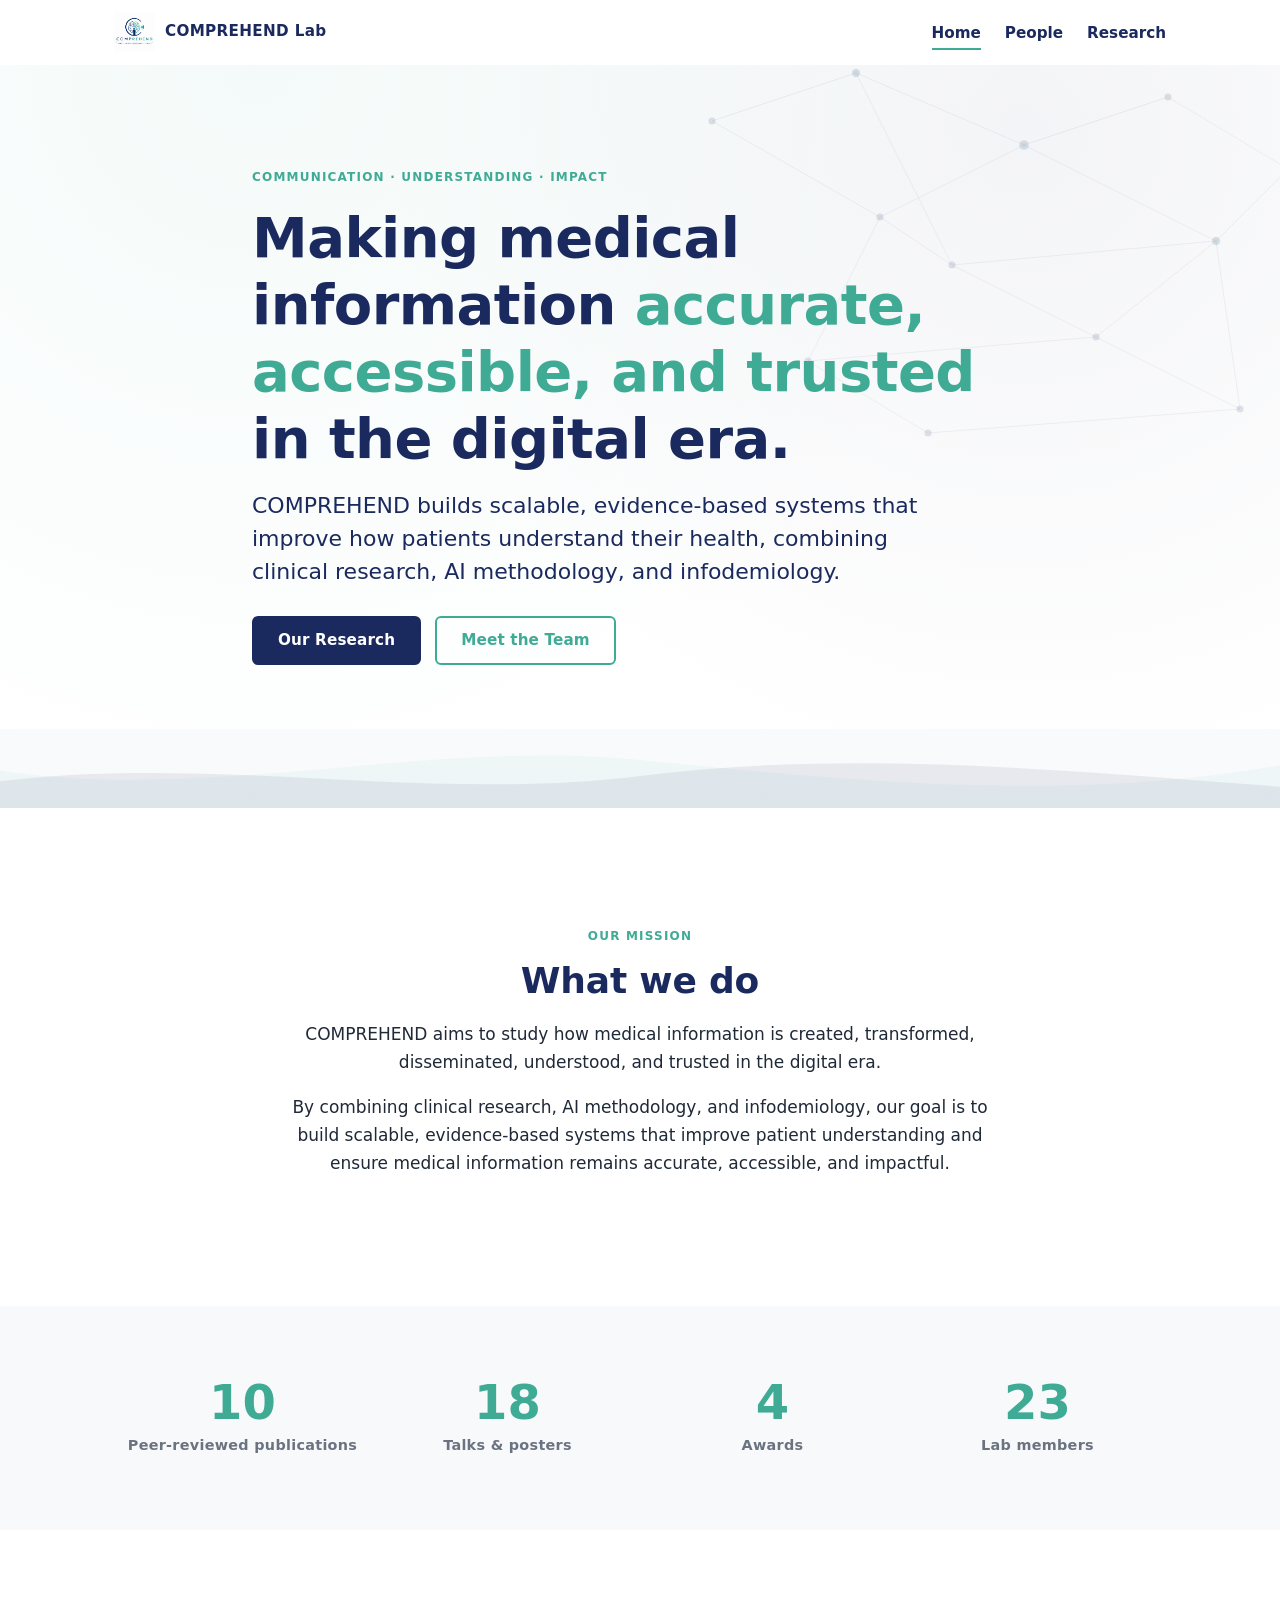
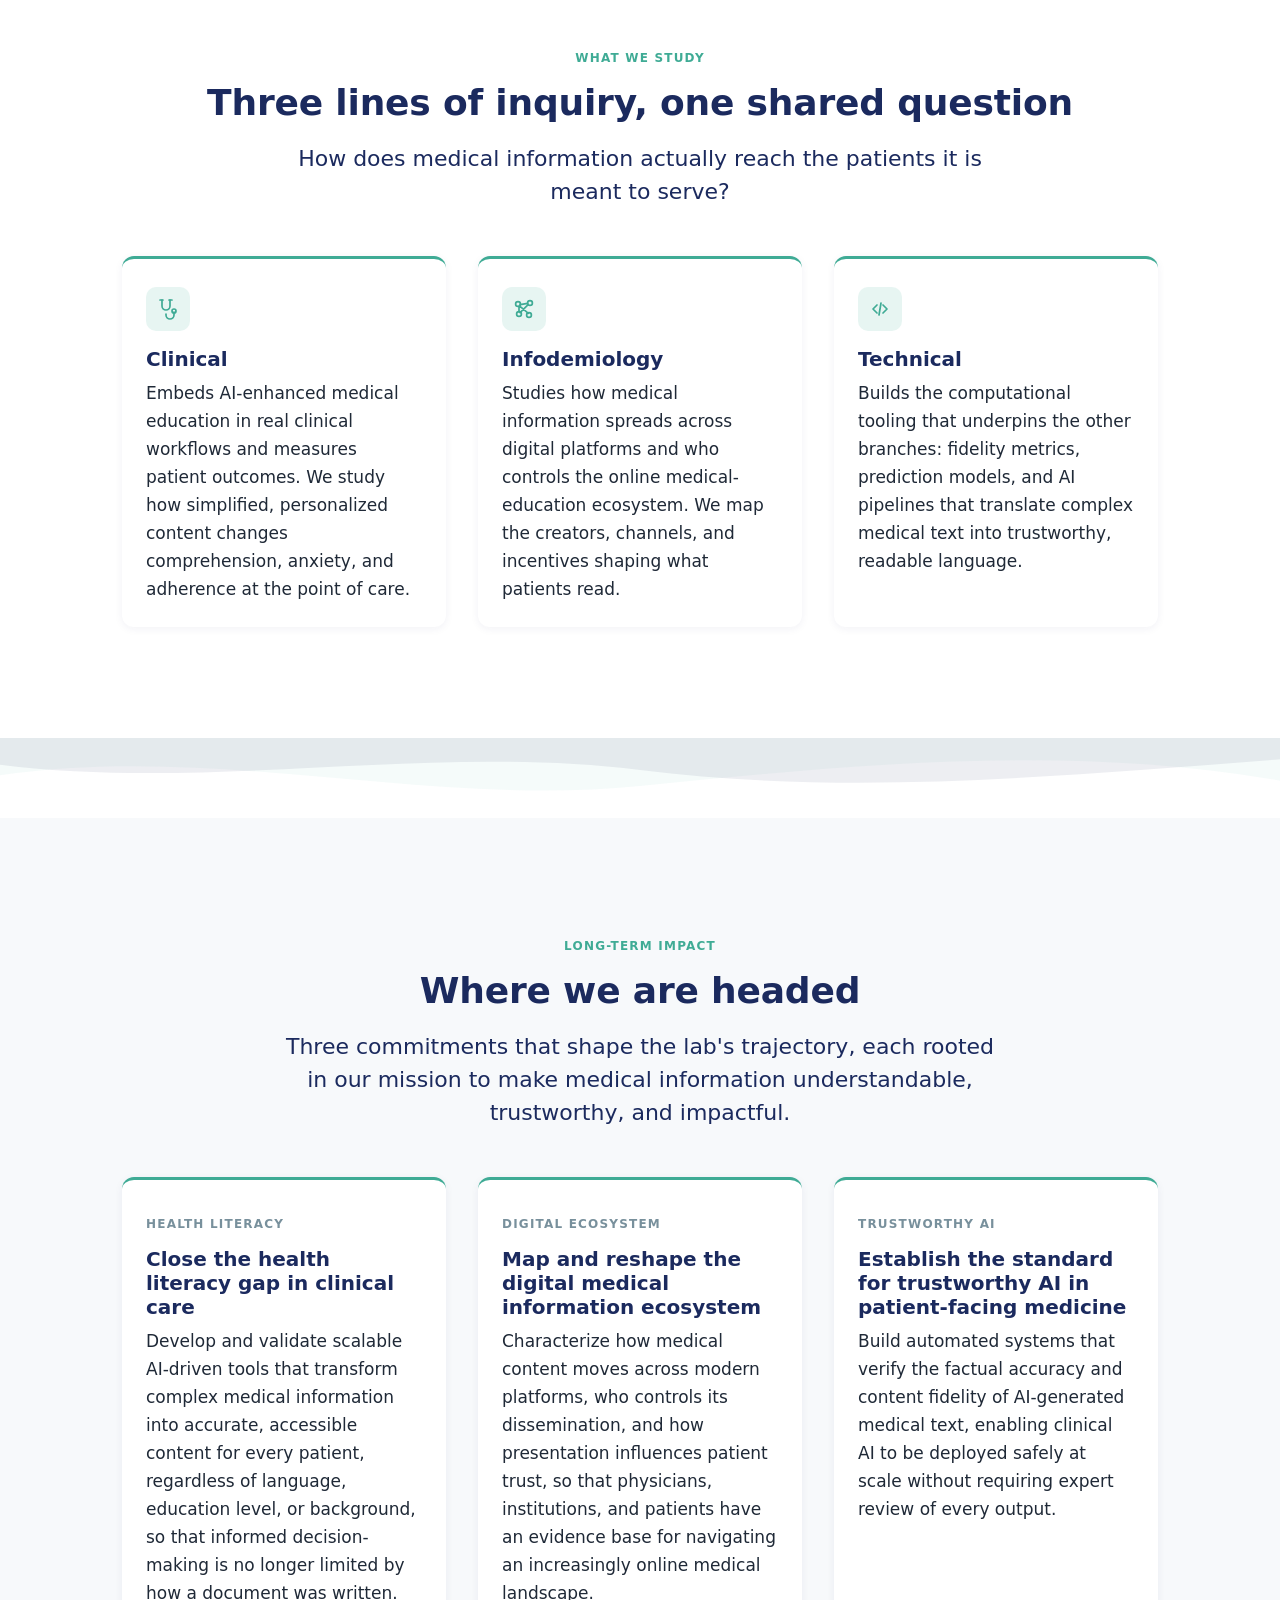
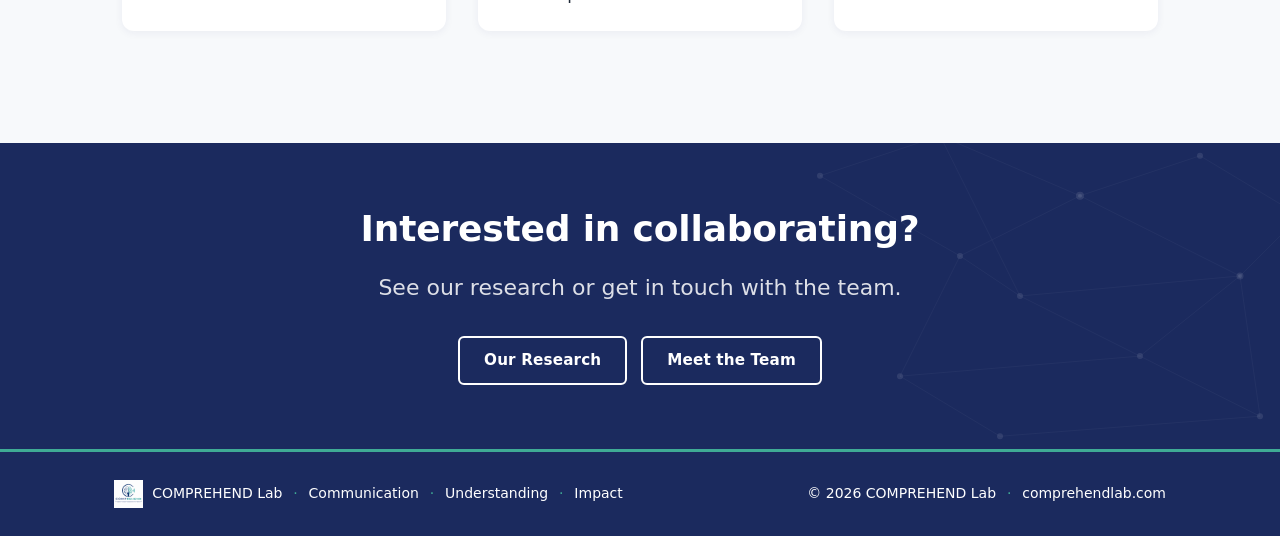
==== commit 5fda0a65: "Add Sean Solomon as MS4 and bold him as a lab member in research New MS4 subgroup with Sean's card (" ====
--- a/index.html
+++ b/index.html
@@ -87,7 +87,7 @@
             <span class="stat-label">Awards</span>
           </li>
           <li class="stat">
-            <span class="stat-num" data-target="22">0</span>
+            <span class="stat-num" data-target="23">0</span>
             <span class="stat-label">Lab members</span>
           </li>
         </ul>
